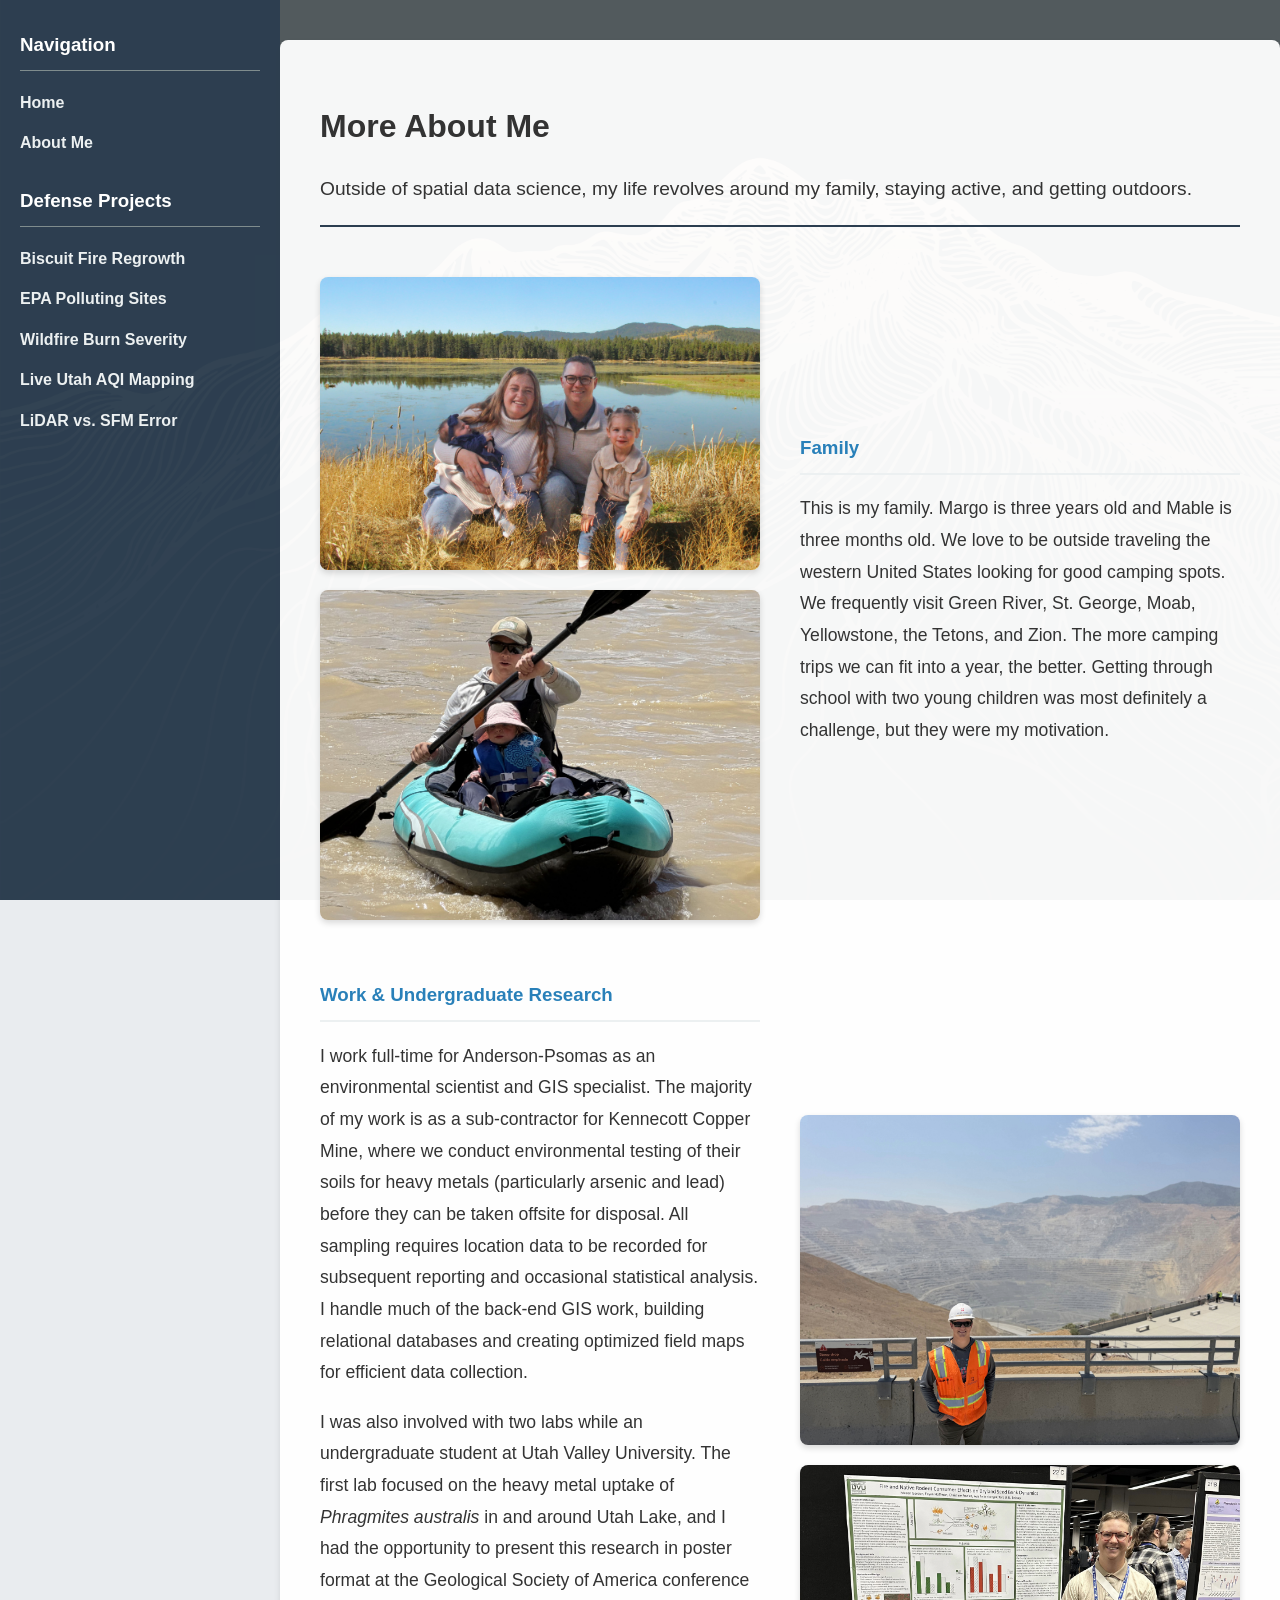
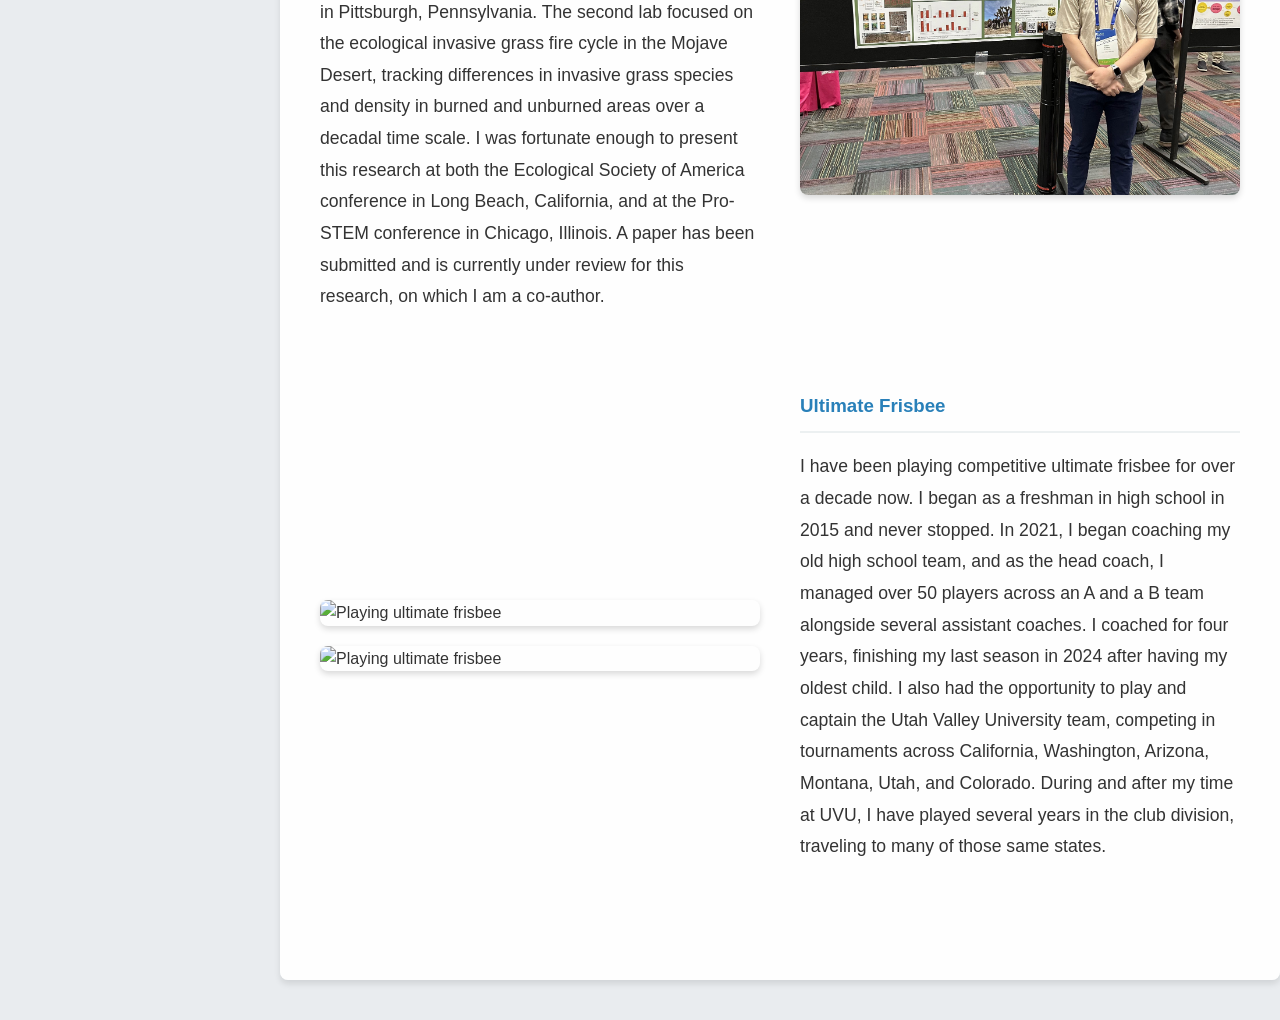
==== about.html @ be74d193 "Update about.html" ====
<!DOCTYPE html>
<html lang="en">
<head>
    <meta charset="UTF-8">
    <meta name="viewport" content="width=device-width, initial-scale=1.0">
    <title>About Me - Mason Gordon</title>
    <link rel="stylesheet" href="style.css">
</head>
<body>
    <div class="layout-wrapper">
        <!-- Sidebar Navigation (Same as index.html) -->
        <nav class="sidebar">
            <h3>Navigation</h3>
            <a href="index.html">Home</a>
            <a href="about.html">About Me</a>
            
            <h3 style="margin-top: 30px;">Defense Projects</h3>
            <a href="biscuit-fire.html">Biscuit Fire Regrowth</a>
            <a href="epa-analysis.html">EPA Polluting Sites</a>
            <a href="burn-severity.html">Wildfire Burn Severity</a>
            <a href="aqi-mapping.html">Live Utah AQI Mapping</a>
            <a href="lidar-sfm.html">LiDAR vs. SFM Error</a>
        </nav>

        <!-- Main Content -->
        <main class="main-content">
<header>
                <h1>More About Me</h1>
            </header>
            
            <p style="font-size: 1.2em; margin-bottom: 50px; border-bottom: 2px solid #2c3e50; padding-bottom: 20px;">
                Outside of spatial data science, my life revolves around my family, staying active, and getting outdoors.
            </p>

<!-- Row 1: Family (Images Left, Text Right) -->
            <div class="about-row">
                <div class="about-images">
                    <img src="family-recent.jpg" alt="Recent Family Photo">
                    <img src="family-kayak.jpg" alt="Older Family Photo">
                </div>
                <div class="about-text">
                    <h3>Family</h3>
                    <p>This is my family. Margo is three years old and Mable is three months old. We love to be outside traveling the western United States looking for good camping spots. We frequently visit Green River, St. George, Moab, Yellowstone, the Tetons, and Zion. The more camping trips we can fit into a year, the better. Getting through school with two young children was most definitely a challenge, but they were my motivation.</p>
                </div>
            </div>

            <!-- Row 2: Work & Research (Text Left, Images Right) -->
            <div class="about-row">
                <div class="about-text">
                    <h3>Work & Undergraduate Research</h3>
                    <p>I work full-time for Anderson-Psomas as an environmental scientist and GIS specialist. The majority of my work is as a sub-contractor for Kennecott Copper Mine, where we conduct environmental testing of their soils for heavy metals (particularly arsenic and lead) before they can be taken offsite for disposal. All sampling requires location data to be recorded for subsequent reporting and occasional statistical analysis. I handle much of the back-end GIS work, building relational databases and creating optimized field maps for efficient data collection.</p> 
                    
                    <p>I was also involved with two labs while an undergraduate student at Utah Valley University. The first lab focused on the heavy metal uptake of <em>Phragmites australis</em> in and around Utah Lake, and I had the opportunity to present this research in poster format at the Geological Society of America conference in Pittsburgh, Pennsylvania. The second lab focused on the ecological invasive grass fire cycle in the Mojave Desert, tracking differences in invasive grass species and density in burned and unburned areas over a decadal time scale. I was fortunate enough to present this research at both the Ecological Society of America conference in Long Beach, California, and at the Pro-STEM conference in Chicago, Illinois. A paper has been submitted and is currently under review for this research, on which I am a co-author.</p>
                </div>
                <div class="about-images">
                    <img src="work-field.jpg" alt="Working in the field">
                    <img src="work-research.jpg" alt="Undergraduate research">
                </div>
            </div>

            <!-- Row 3: Frisbee (Images Left, Text Right) -->
            <div class="about-row">
                <div class="about-images">
                    <img src="frisbee-1.jpg" alt="Playing ultimate frisbee">
                    <img src="frisbee-2.JPG" alt="Playing ultimate frisbee">
                </div>
                <div class="about-text">
                    <h3>Ultimate Frisbee</h3>
                    <p>I have been playing competitive ultimate frisbee for over a decade now. I began as a freshman in high school in 2015 and never stopped. In 2021, I began coaching my old high school team, and as the head coach, I managed over 50 players across an A and a B team alongside several assistant coaches. I coached for four years, finishing my last season in 2024 after having my oldest child. I also had the opportunity to play and captain the Utah Valley University team, competing in tournaments across California, Washington, Arizona, Montana, Utah, and Colorado. During and after my time at UVU, I have played several years in the club division, traveling to many of those same states.</p>
                </div>
            </div>
        </main>
    </div>
</body>
</html>
---- style.css ----
body {
    font-family: Arial, Helvetica, sans-serif;
    line-height: 1.6;
    color: #333;
    background-color: #e9ecef;
    
    /* This calls the image you upload in Step 3 */
    background-image: url('topo-bg.jpeg'); 
    background-size: cover;
    background-attachment: fixed;
    
    margin: 0;
    padding: 0;
}
body {
    font-family: Arial, Helvetica, sans-serif;
    line-height: 1.6;
    color: #333;
    background-color: #e9ecef;
    background-image: url('topo-bg.jpeg'); 
    background-size: cover;
    background-attachment: fixed;
    margin: 0;
    padding: 0;
}

/* --- New Sidebar Layout --- */
.layout-wrapper {
    display: flex;
    min-height: 100vh;
}

.sidebar {
    width: 280px;
    background-color: rgba(44, 62, 80, 0.95);
    color: white;
    padding: 30px 20px;
    position: sticky;
    top: 0;
    height: 100vh;
    box-sizing: border-box;
}

.sidebar h3 {
    margin-top: 0;
    border-bottom: 1px solid #7f8c8d;
    padding-bottom: 10px;
}

.sidebar a {
    color: #ecf0f1;
    text-decoration: none;
    display: block;
    margin: 15px 0;
    font-weight: bold;
    transition: color 0.2s;
}

.sidebar a:hover {
    color: #3498db;
}

/* --- Main Content Area --- */
.main-content {
    flex: 1;
    max-width: 1400px;
    margin: 40px auto;
    background: rgba(255, 255, 255, 0.95);
    padding: 40px;
    border-radius: 8px;
    box-shadow: 0 4px 6px rgba(0,0,0,0.1);
}

/* --- Header & Profile Pic --- */
.header-profile {
    display: flex;
    flex-direction: column; /* This stacks your photo above your name */
    align-items: center;
    text-align: center; /* Centers the text */
    border-bottom: 2px solid #2c3e50;
    padding-bottom: 20px;
    margin-bottom: 30px;
}

.profile-pic {
    width: 120px;
    height: 120px;
    border-radius: 50%;
    object-fit: cover;
    border: 3px solid #2980b9;
}

.header-text h1 {
    margin: 15px 0 5px 0;
    color: #2c3e50;
}

.header-text p {
    margin: 0;
    color: #555;
    font-size: 1.1em;
}

/* --- Stacked Maps Layout --- */
.featured-maps-container {
    display: flex;
    flex-direction: column;
    gap: 60px; /* Creates a nice scrolling gap between the two projects */
    margin-top: 30px;
}

.map-row {
    display: grid;
    grid-template-columns: 3fr 1fr; /* Map gets 75% of the width, Photo gets 25% */
    gap: 30px;
    align-items: center;
}

.map-row.reversed {
    grid-template-columns: 1fr 3fr; /* Photo gets 25%, Map gets 75% */
}

.event-photo {
    width: 100%;
    height: auto;
    border-radius: 5px;
    box-shadow: 0 3px 6px rgba(0,0,0,0.15);
}

.event-figure {
    margin: 0;
}

.event-figure figcaption {
    text-align: center;
    margin-top: 10px;
    font-style: italic;
    color: #555;
}

/* --- Click-to-Zoom Lightbox --- */
.zoom-figure {
    position: relative; 
    display: inline-block;
}

.zoom-figure img {
    max-width: 100%;
    height: auto;
    display: block; 
    border: 1px solid #ccc;
    border-radius: 5px;
    cursor: zoom-in; /* Changes mouse to a magnifying glass with a plus */
    transition: box-shadow 0.2s ease;
}

.zoom-figure img:hover {
    box-shadow: 0 4px 10px rgba(0,0,0,0.3);
}

.zoom-figure figcaption {
    text-align: center;
    margin-top: 10px;
    font-style: italic;
    color: #555;
}

/* --- Click-Toggle Magnifier Pane --- */
.zoom-figure {
    position: relative; 
    display: inline-block;
}

.zoom-figure img {
    max-width: 100%;
    height: auto;
    display: block; 
    border: 1px solid #ccc;
    border-radius: 5px;
    cursor: zoom-in; 
    transition: box-shadow 0.2s ease;
}

.zoom-figure img:hover {
    box-shadow: 0 4px 10px rgba(0,0,0,0.3);
}

.img-magnifier-glass {
    position: absolute;
    border: 3px solid #2c3e50;
    border-radius: 8px;
    width: 250px; 
    height: 250px;
    display: none; 
    z-index: 100;
    background-color: white;
    box-shadow: 0 4px 10px rgba(0,0,0,0.3);
    pointer-events: none; /* Crucial: lets your mouse click through to the image */
}

.zoom-figure figcaption {
    text-align: center;
    margin-top: 10px;
    font-style: italic;
    color: #555;
}
/* --- About Me Alternating Layout --- */
.about-row {
    display: grid;
    grid-template-columns: 1fr 1fr; /* 50% for images, 50% for text */
    gap: 40px;
    align-items: center;
    margin-bottom: 60px;
}

.about-images {
    display: flex;
    flex-direction: column;
    gap: 20px; /* Space between the two stacked images */
}

.about-images img {
    width: 100%;
    height: auto;
    border-radius: 8px;
    box-shadow: 0 3px 6px rgba(0,0,0,0.15);
}

.about-text h3 {
    margin-top: 0;
    color: #2980b9;
    border-bottom: 2px solid #ecf0f1;
    padding-bottom: 10px;
}

.about-text p {
    font-size: 1.1em;
    line-height: 1.8;
}

/* --- Project Page Styling --- */

.back-link {
    display: inline-block;
    margin-bottom: 20px;
    background-color: #2c3e50;
    color: white;
    padding: 8px 15px;
    border-radius: 4px;
    text-decoration: none;
    font-weight: bold;
}

.back-link:hover {
    background-color: #2980b9;
    text-decoration: none;
}

.project-summary {
    font-size: 1.1em;
    line-height: 1.8;
    margin-bottom: 40px;
    border-bottom: 2px solid #ecf0f1;
    padding-bottom: 20px;
}

.project-figure {
    margin: 40px 0;
    text-align: center;
}

.project-figure img {
    max-width: 100%;
    height: auto;
    border: 1px solid #ccc;
    border-radius: 5px;
    box-shadow: 0 3px 6px rgba(0,0,0,0.15);
}

.project-figure figcaption {
    margin-top: 12px;
    font-style: italic;
    color: #555;
    font-size: 0.95em;
}

.project-skills {
    background-color: #f4f6f7;
    border-left: 4px solid #2980b9;
    padding: 15px 20px;
    margin-bottom: 30px;
    border-radius: 4px;
}

.project-skills h2 {
    margin-top: 0;
    font-size: 1.2em;
    color: #2980b9;
}

.project-skills ul {
    margin-bottom: 0;
    padding-left: 20px;
}

/* --- PDF Download Button --- */
.button-container {
    text-align: center;
    margin: 30px 0 40px 0;
}

.pdf-button {
    display: inline-block;
    background-color: #2980b9;
    color: white;
    padding: 12px 25px;
    border-radius: 5px;
    text-decoration: none;
    font-weight: bold;
    font-size: 1.1em;
    transition: background-color 0.2s ease;
    box-shadow: 0 3px 6px rgba(0,0,0,0.1);
}

.pdf-button:hover {
    background-color: #1c5980;
    text-decoration: none;
}

/* --- Mobile Optimization --- */
@media screen and (max-width: 768px) {
    .layout-wrapper {
        flex-direction: column;
    }

    .sidebar {
        width: 100%;
        height: auto;
        position: relative;
        padding: 20px;
        text-align: center;
    }

    .main-content {
        margin-left: 0;
        padding: 20px;
        width: 100%;
    }

    /* Stack alternating map rows on the homepage */
    .map-row, .map-row.reversed {
        flex-direction: column;
    }

    /* Adjust the magnifying pane for touch screens */
    .img-magnifier-glass {
        width: 150px; 
        height: 150px;
    }
}

.quad-grid {
    display: grid;
    grid-template-columns: 1fr 1fr;
    gap: 15px;
    margin-bottom: 15px;
}
.quad-grid img {
    width: 100%;
    height: auto;
    border: 1px solid #ccc;
    border-radius: 5px;
}

/* --- Center Project Page Figures --- */
.project-visuals .zoom-figure {
    display: block;
    width: fit-content;
    margin: 20px auto 40px auto;
}
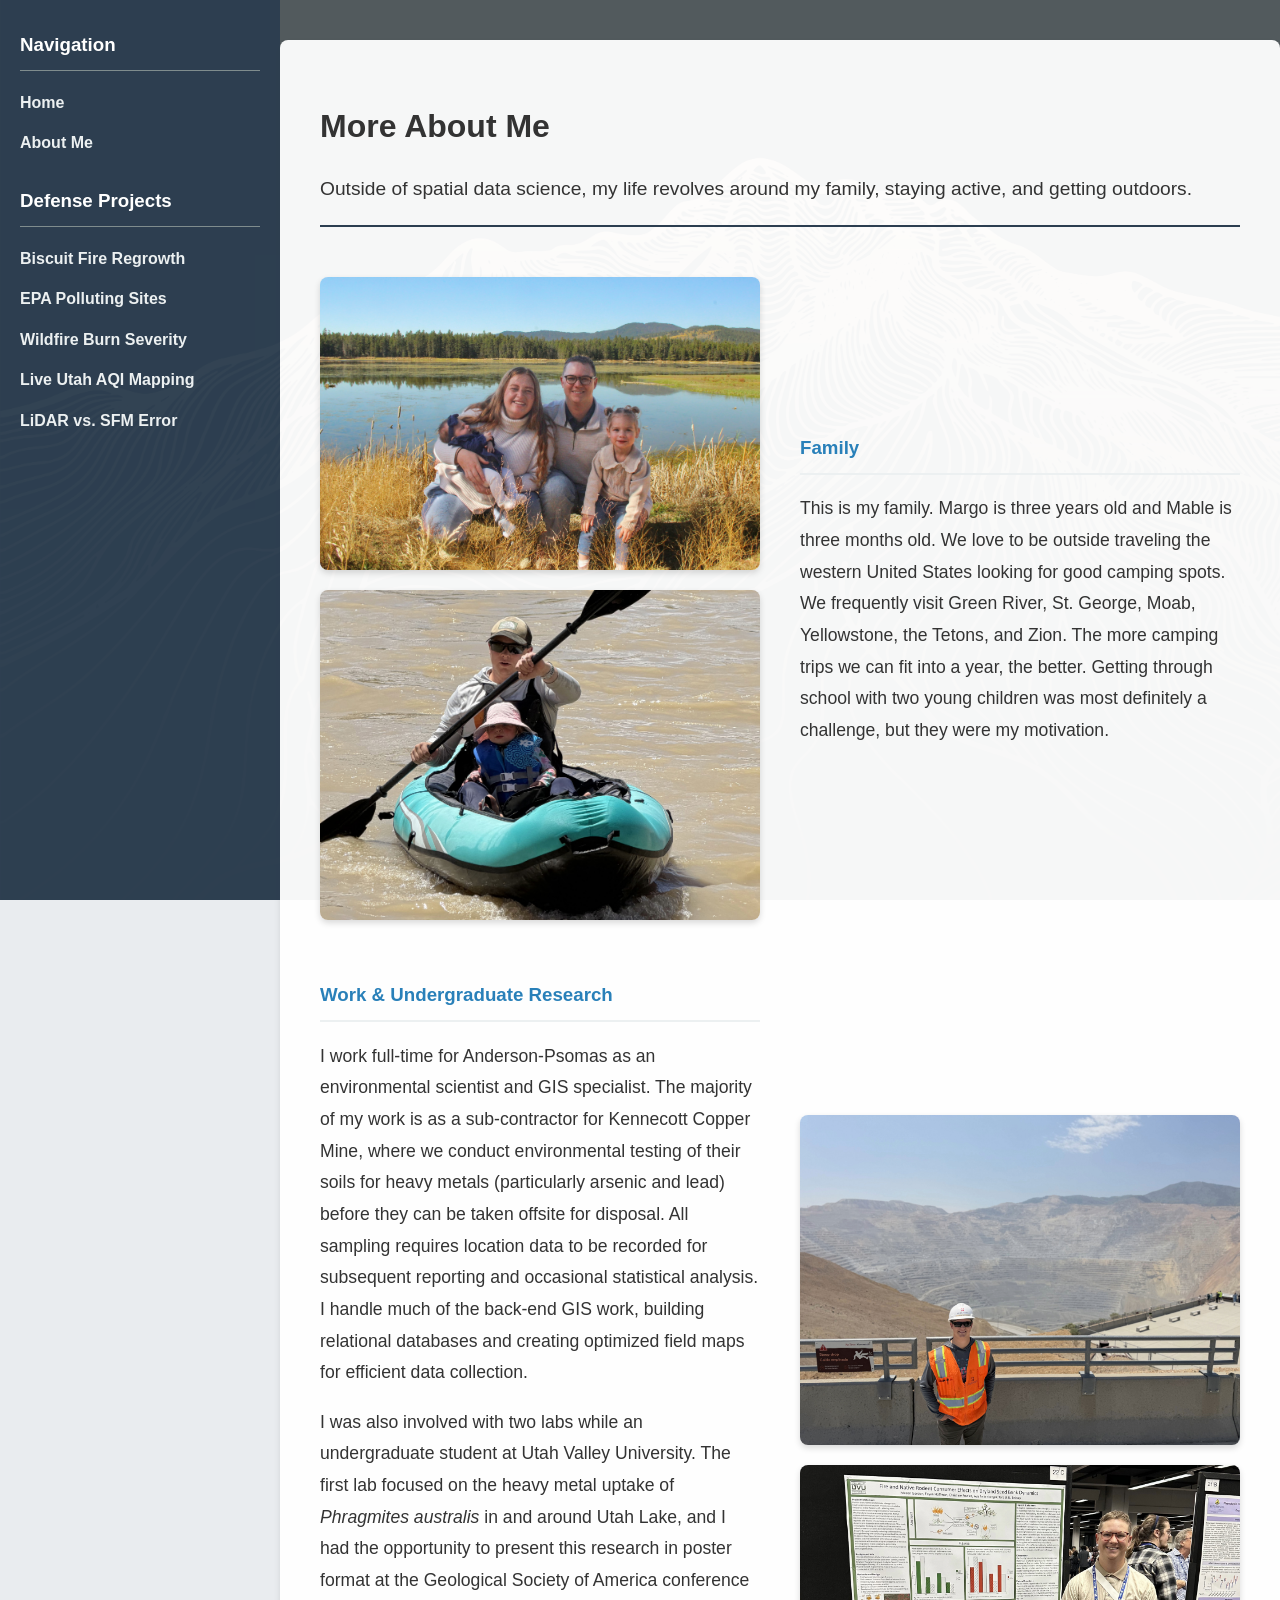
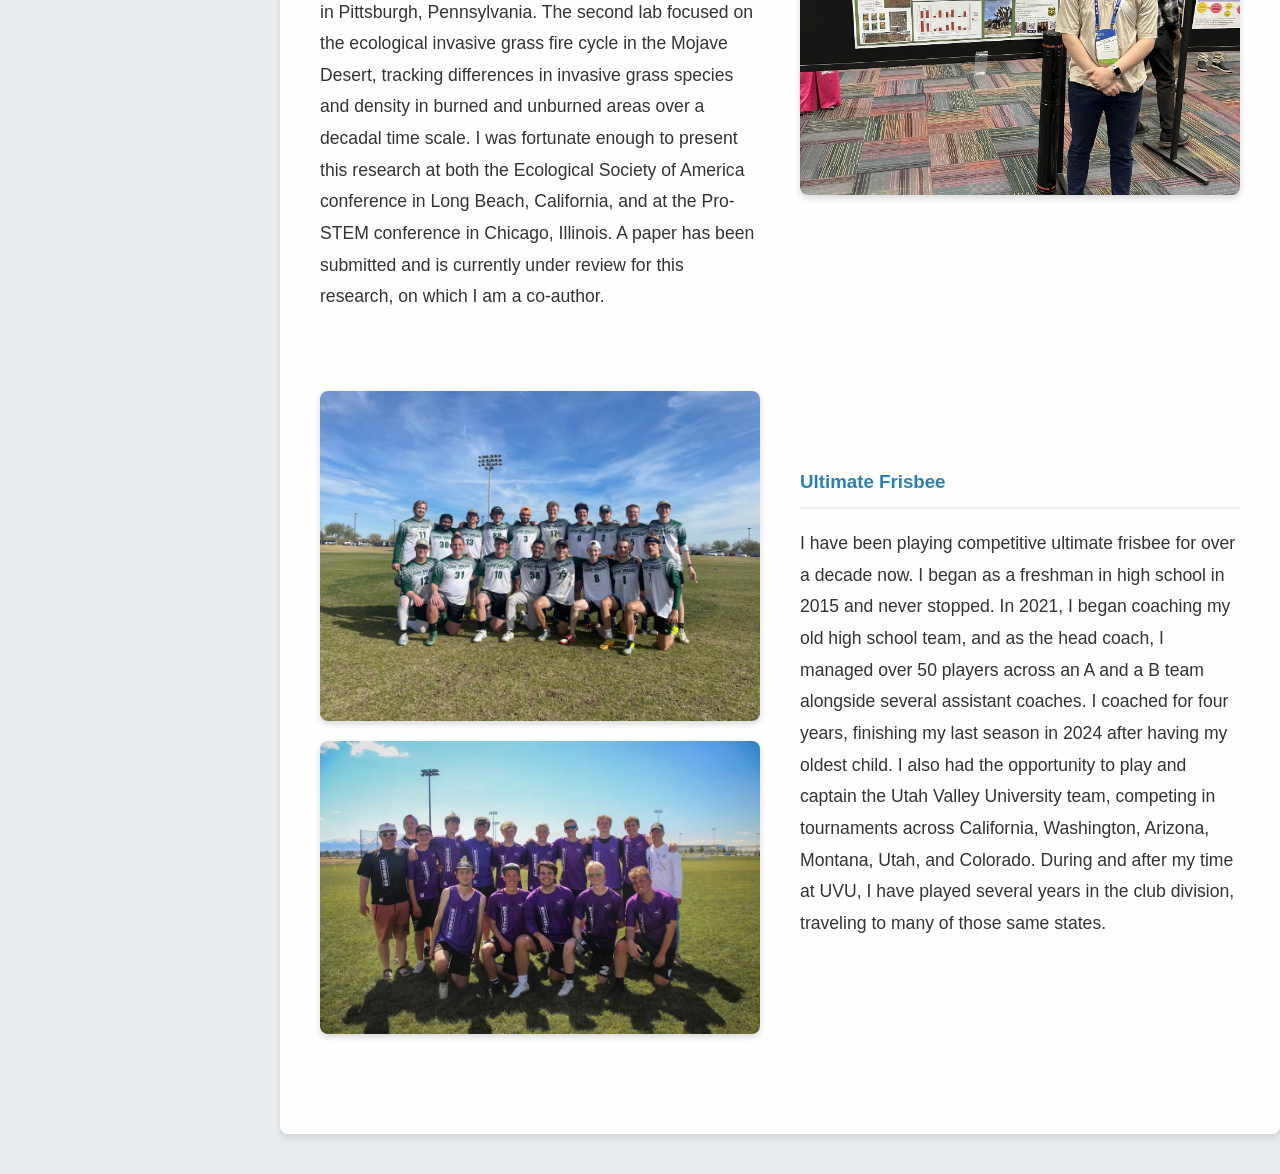
==== commit c0a3967c: "Update about.html" ====
--- a/about.html
+++ b/about.html
@@ -61,8 +61,8 @@
             <!-- Row 3: Frisbee (Images Left, Text Right) -->
             <div class="about-row">
                 <div class="about-images">
-                    <img src="frisbee-1.jpg" alt="Playing ultimate frisbee">
-                    <img src="frisbee-2.JPG" alt="Playing ultimate frisbee">
+                    <img src="frisbee-1.JPG" alt="Playing ultimate frisbee">
+                    <img src="frisbee-2.jpg" alt="Playing ultimate frisbee">
                 </div>
                 <div class="about-text">
                     <h3>Ultimate Frisbee</h3>
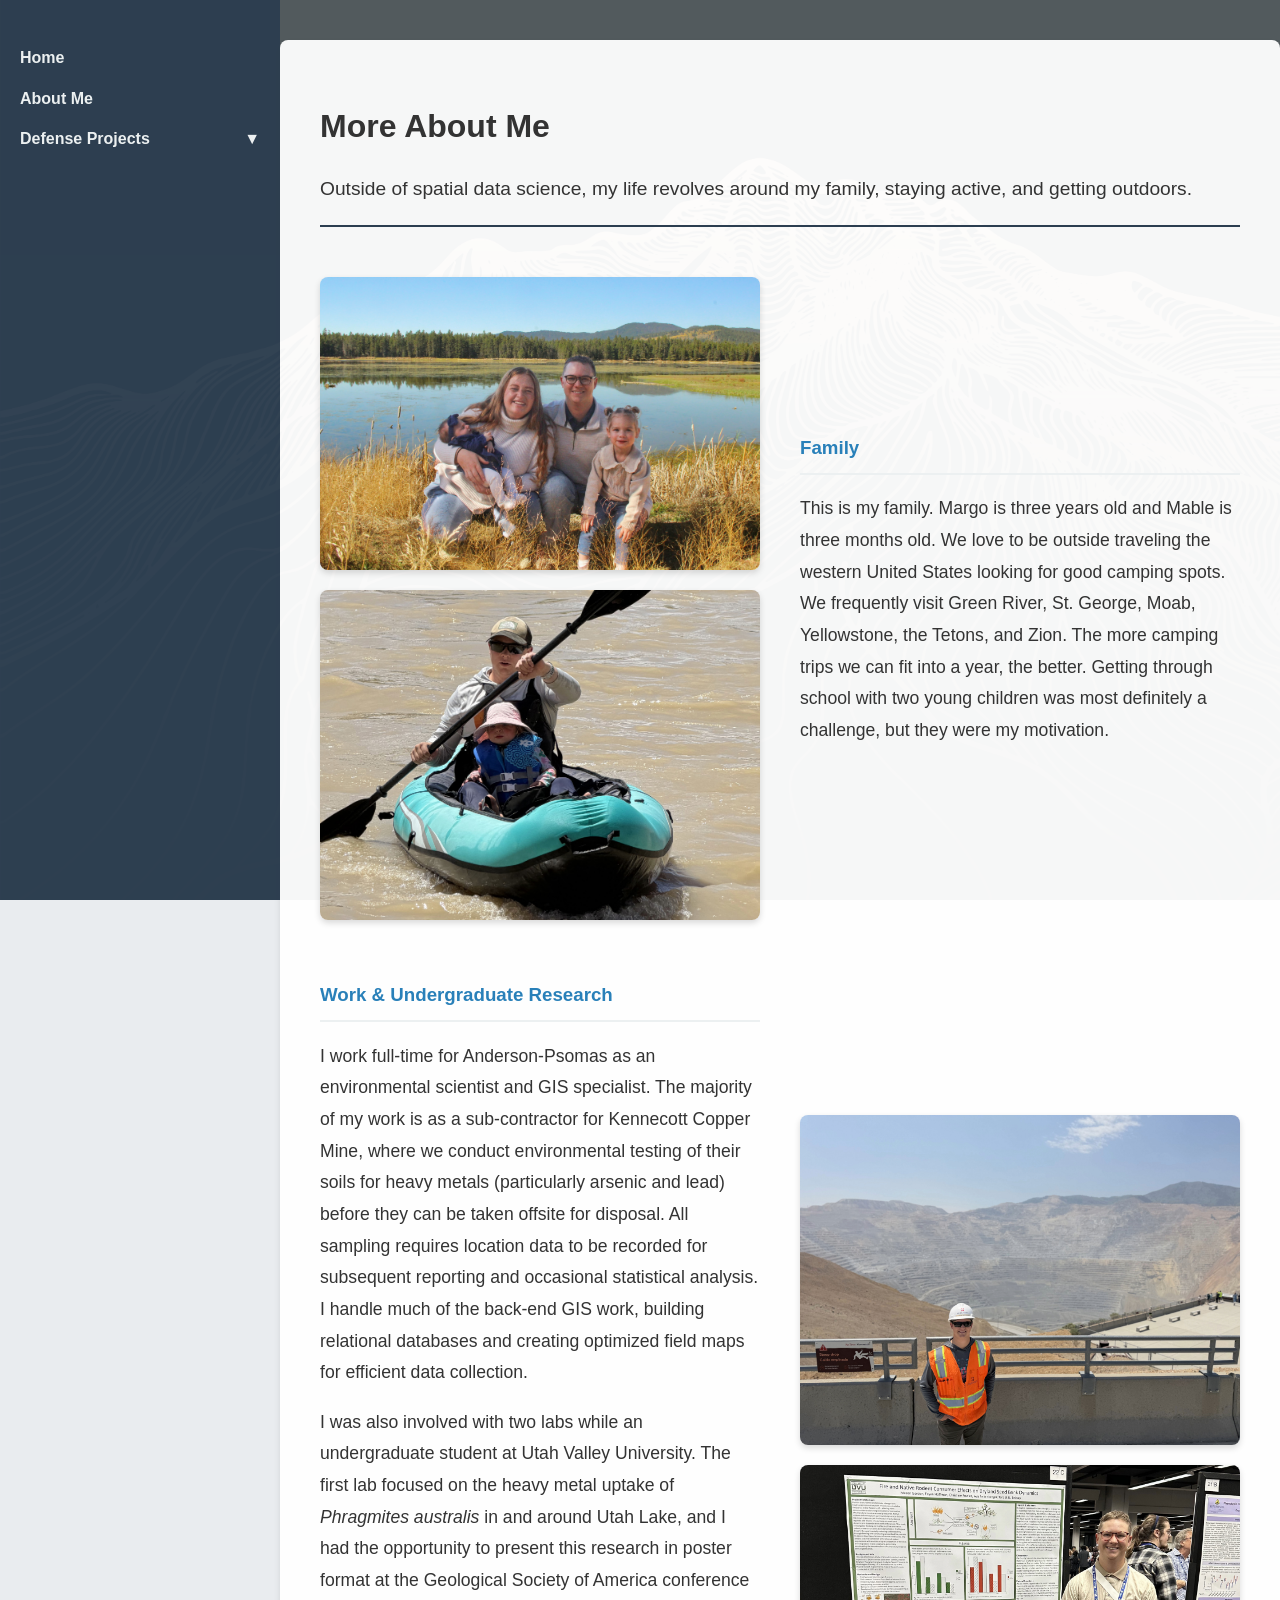
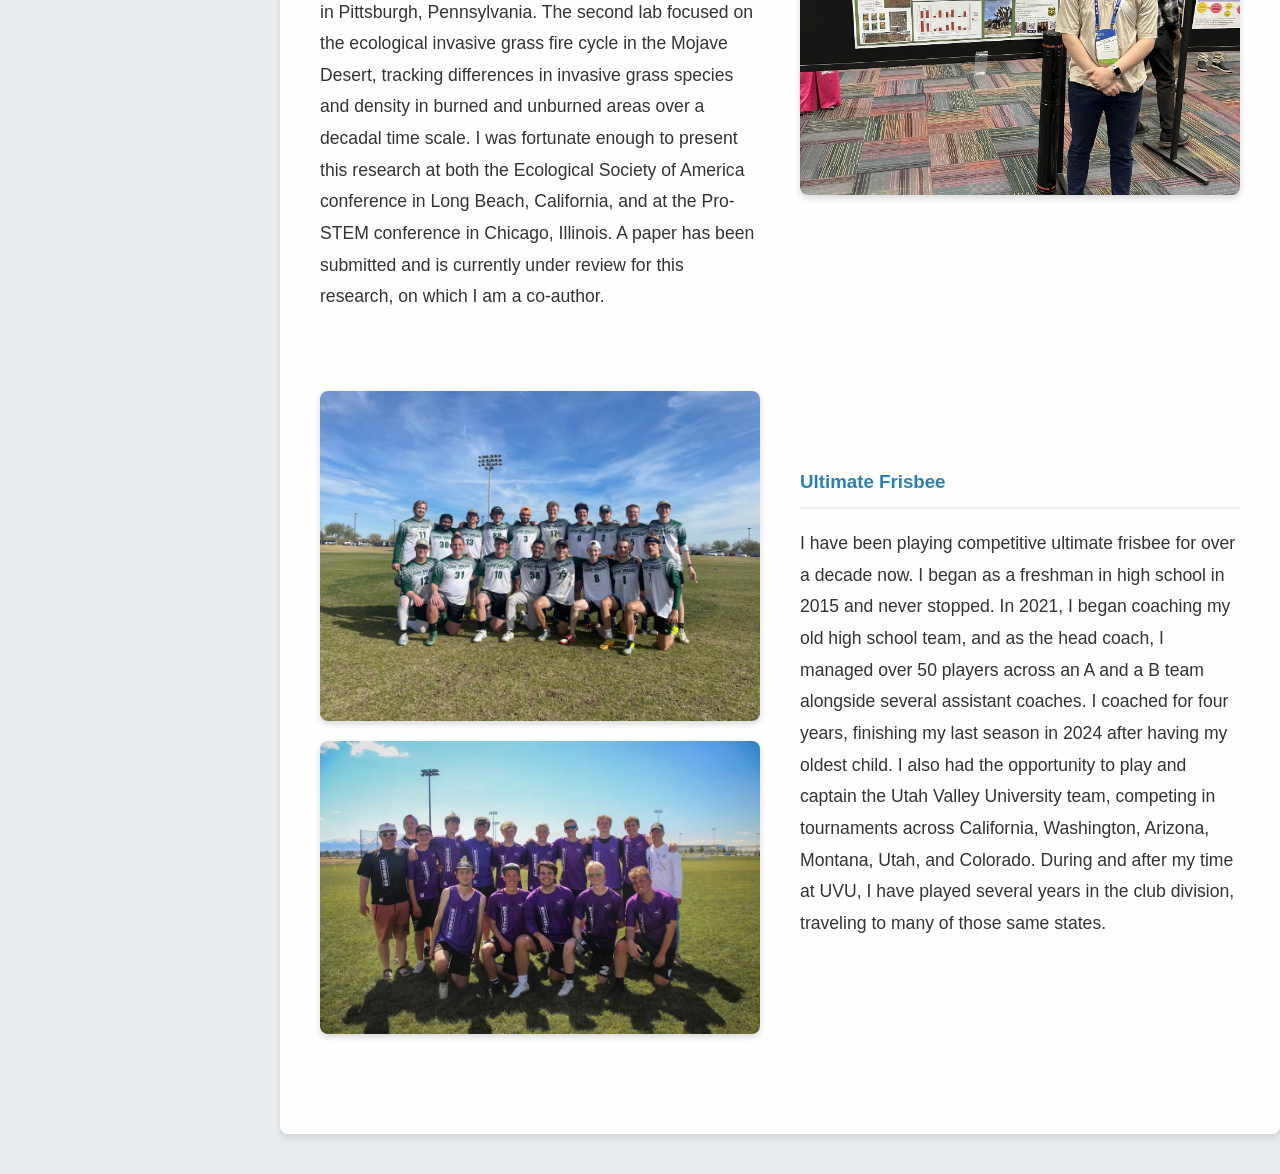
==== commit b5cab4d6: "Update about.html" ====
--- a/about.html
+++ b/about.html
@@ -8,18 +8,21 @@
 </head>
 <body>
     <div class="layout-wrapper">
-        <!-- Sidebar Navigation (Same as index.html) -->
+        <!-- Sidebar Navigation -->
         <nav class="sidebar">
-            <h3>Navigation</h3>
             <a href="index.html">Home</a>
             <a href="about.html">About Me</a>
             
-            <h3 style="margin-top: 30px;">Defense Projects</h3>
-            <a href="biscuit-fire.html">Biscuit Fire Regrowth</a>
-            <a href="epa-analysis.html">EPA Polluting Sites</a>
-            <a href="burn-severity.html">Wildfire Burn Severity</a>
-            <a href="aqi-mapping.html">Live Utah AQI Mapping</a>
-            <a href="lidar-sfm.html">LiDAR vs. SFM Error</a>
+            <details class="nav-dropdown">
+                <summary>Defense Projects <span>▼</span></summary>
+                <div class="dropdown-content">
+                    <a href="biscuit-fire.html">Biscuit Fire Regrowth</a>
+                    <a href="epa-analysis.html">EPA Polluting Sites</a>
+                    <a href="burn-severity.html">Wildfire Burn Severity</a>
+                    <a href="aqi-mapping.html">Live Utah AQI Mapping</a>
+                    <a href="lidar-sfm.html">LiDAR vs. SFM Error</a>
+                </div>
+            </details>
         </nav>
 
         <!-- Main Content -->
--- a/style.css
+++ b/style.css
@@ -378,3 +378,37 @@
     width: fit-content;
     margin: 20px auto 40px auto;
 }
+
+/* --- Sidebar Dropdown Menu --- */
+.nav-dropdown summary {
+    color: #ecf0f1;
+    font-weight: bold;
+    cursor: pointer;
+    margin: 15px 0;
+    list-style: none; 
+    display: flex;
+    justify-content: space-between;
+    align-items: center;
+    transition: color 0.2s;
+}
+
+.nav-dropdown summary:hover {
+    color: #3498db;
+}
+
+/* Hides the default browser arrow */
+.nav-dropdown summary::-webkit-details-marker {
+    display: none;
+}
+
+.dropdown-content {
+    padding-left: 15px;
+    border-left: 2px solid #7f8c8d;
+    margin-left: 5px;
+}
+
+.dropdown-content a {
+    font-size: 0.95em;
+    margin: 12px 0;
+    font-weight: normal; /* Makes sub-links look slightly lighter than main links */
+}
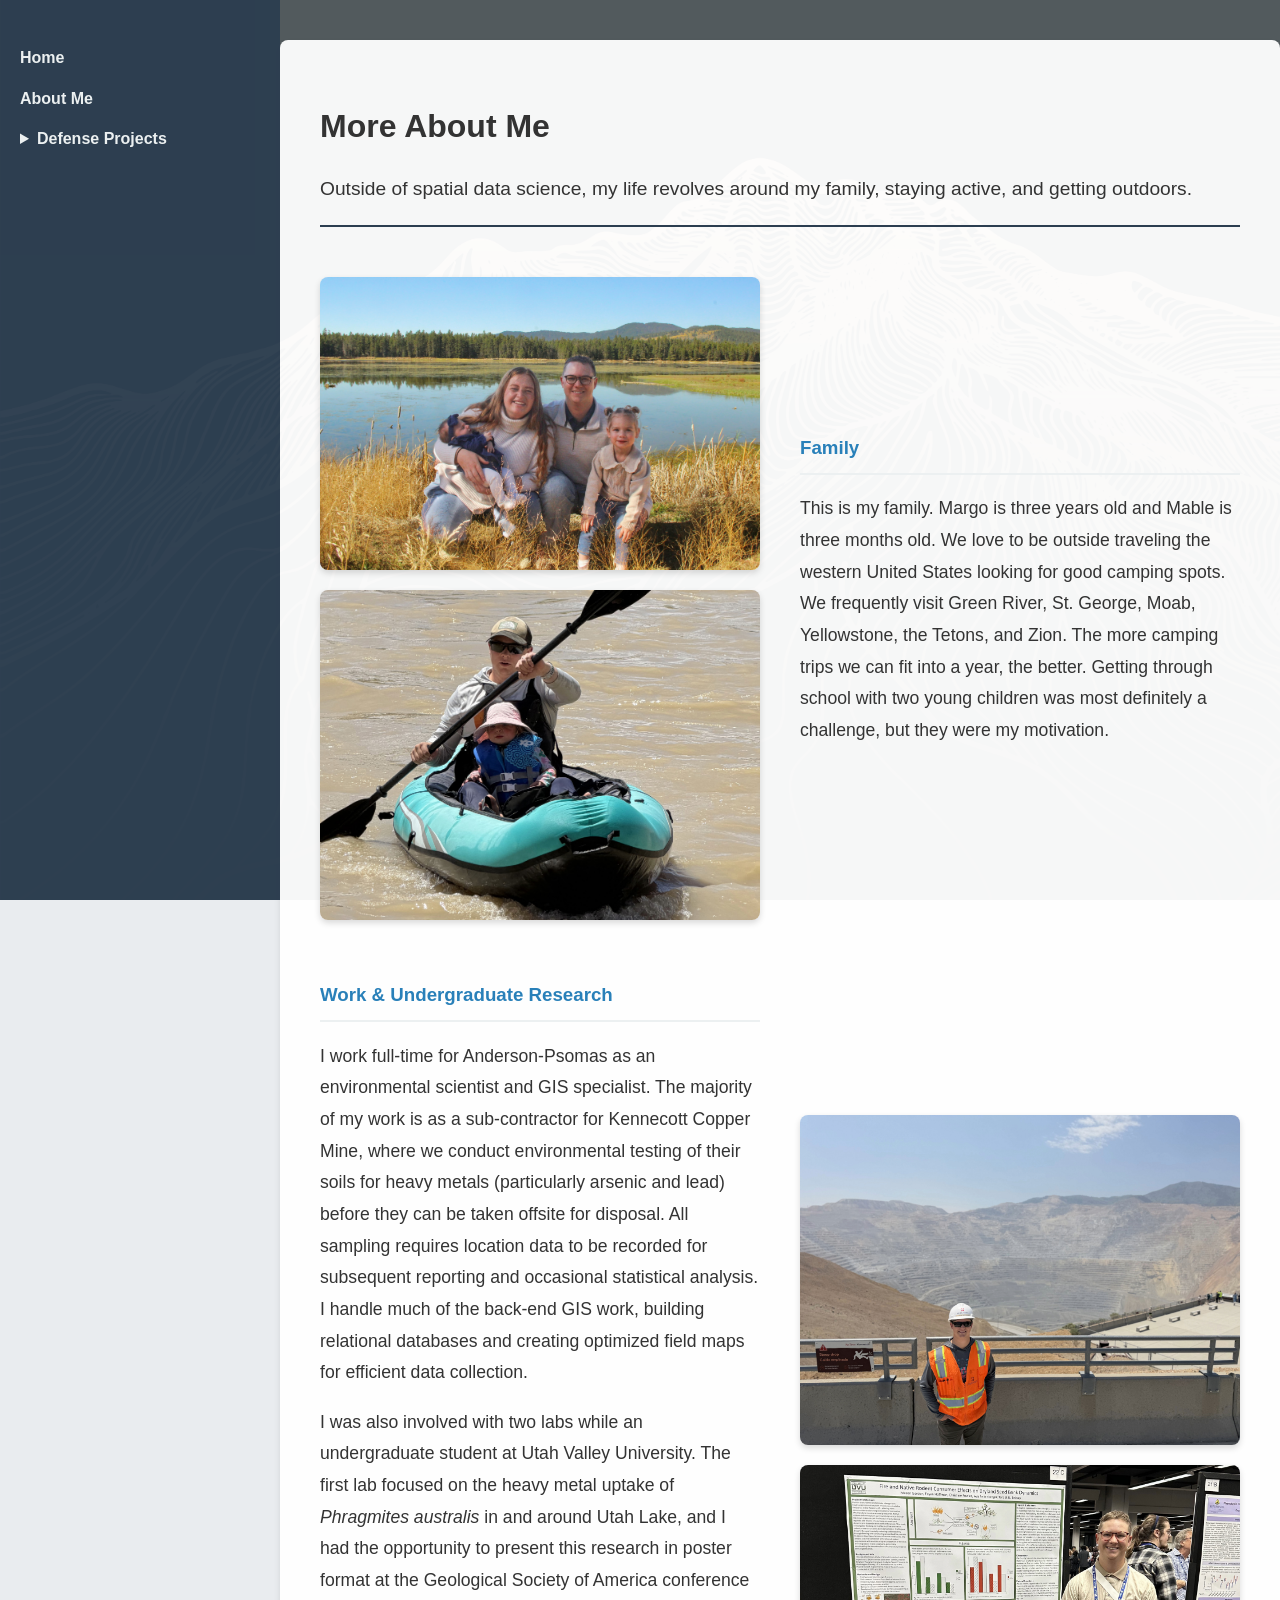
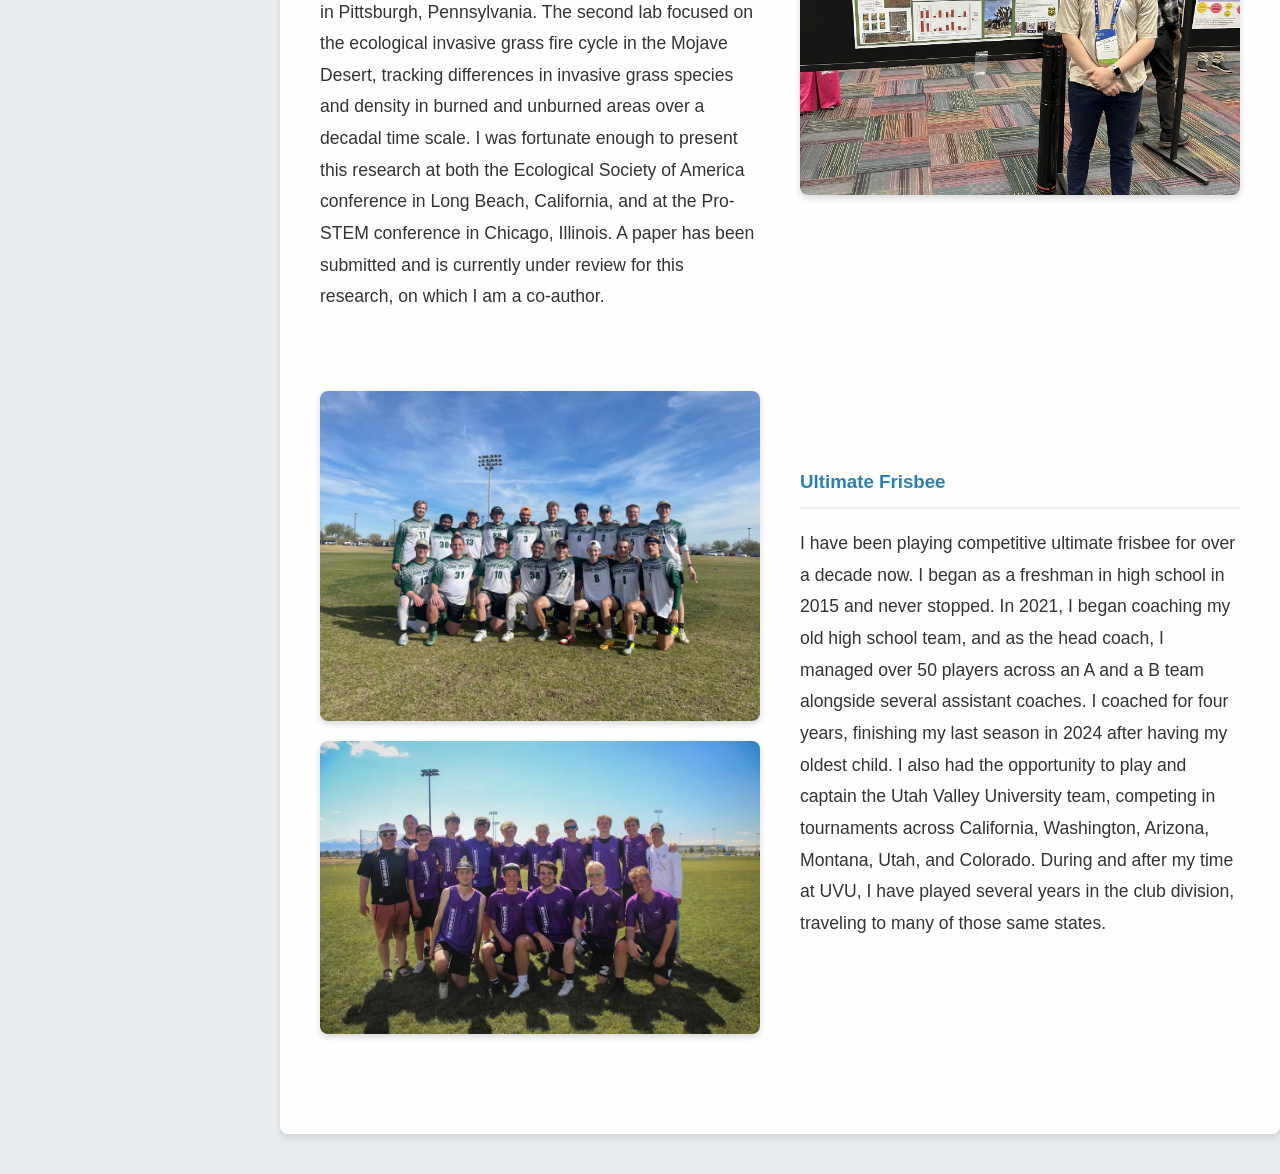
==== commit 580a0e25: "Update about.html" ====
--- a/about.html
+++ b/about.html
@@ -14,7 +14,7 @@
             <a href="about.html">About Me</a>
             
             <details class="nav-dropdown">
-                <summary>Defense Projects <span>▼</span></summary>
+                <summary>Defense Projects</summary>
                 <div class="dropdown-content">
                     <a href="biscuit-fire.html">Biscuit Fire Regrowth</a>
                     <a href="epa-analysis.html">EPA Polluting Sites</a>
--- a/style.css
+++ b/style.css
@@ -385,20 +385,11 @@
     font-weight: bold;
     cursor: pointer;
     margin: 15px 0;
-    list-style: none; 
-    display: flex;
-    justify-content: space-between;
-    align-items: center;
     transition: color 0.2s;
 }
 
 .nav-dropdown summary:hover {
     color: #3498db;
-}
-
-/* Hides the default browser arrow */
-.nav-dropdown summary::-webkit-details-marker {
-    display: none;
 }
 
 .dropdown-content {
@@ -410,5 +401,5 @@
 .dropdown-content a {
     font-size: 0.95em;
     margin: 12px 0;
-    font-weight: normal; /* Makes sub-links look slightly lighter than main links */
-}
+    font-weight: normal; 
+}
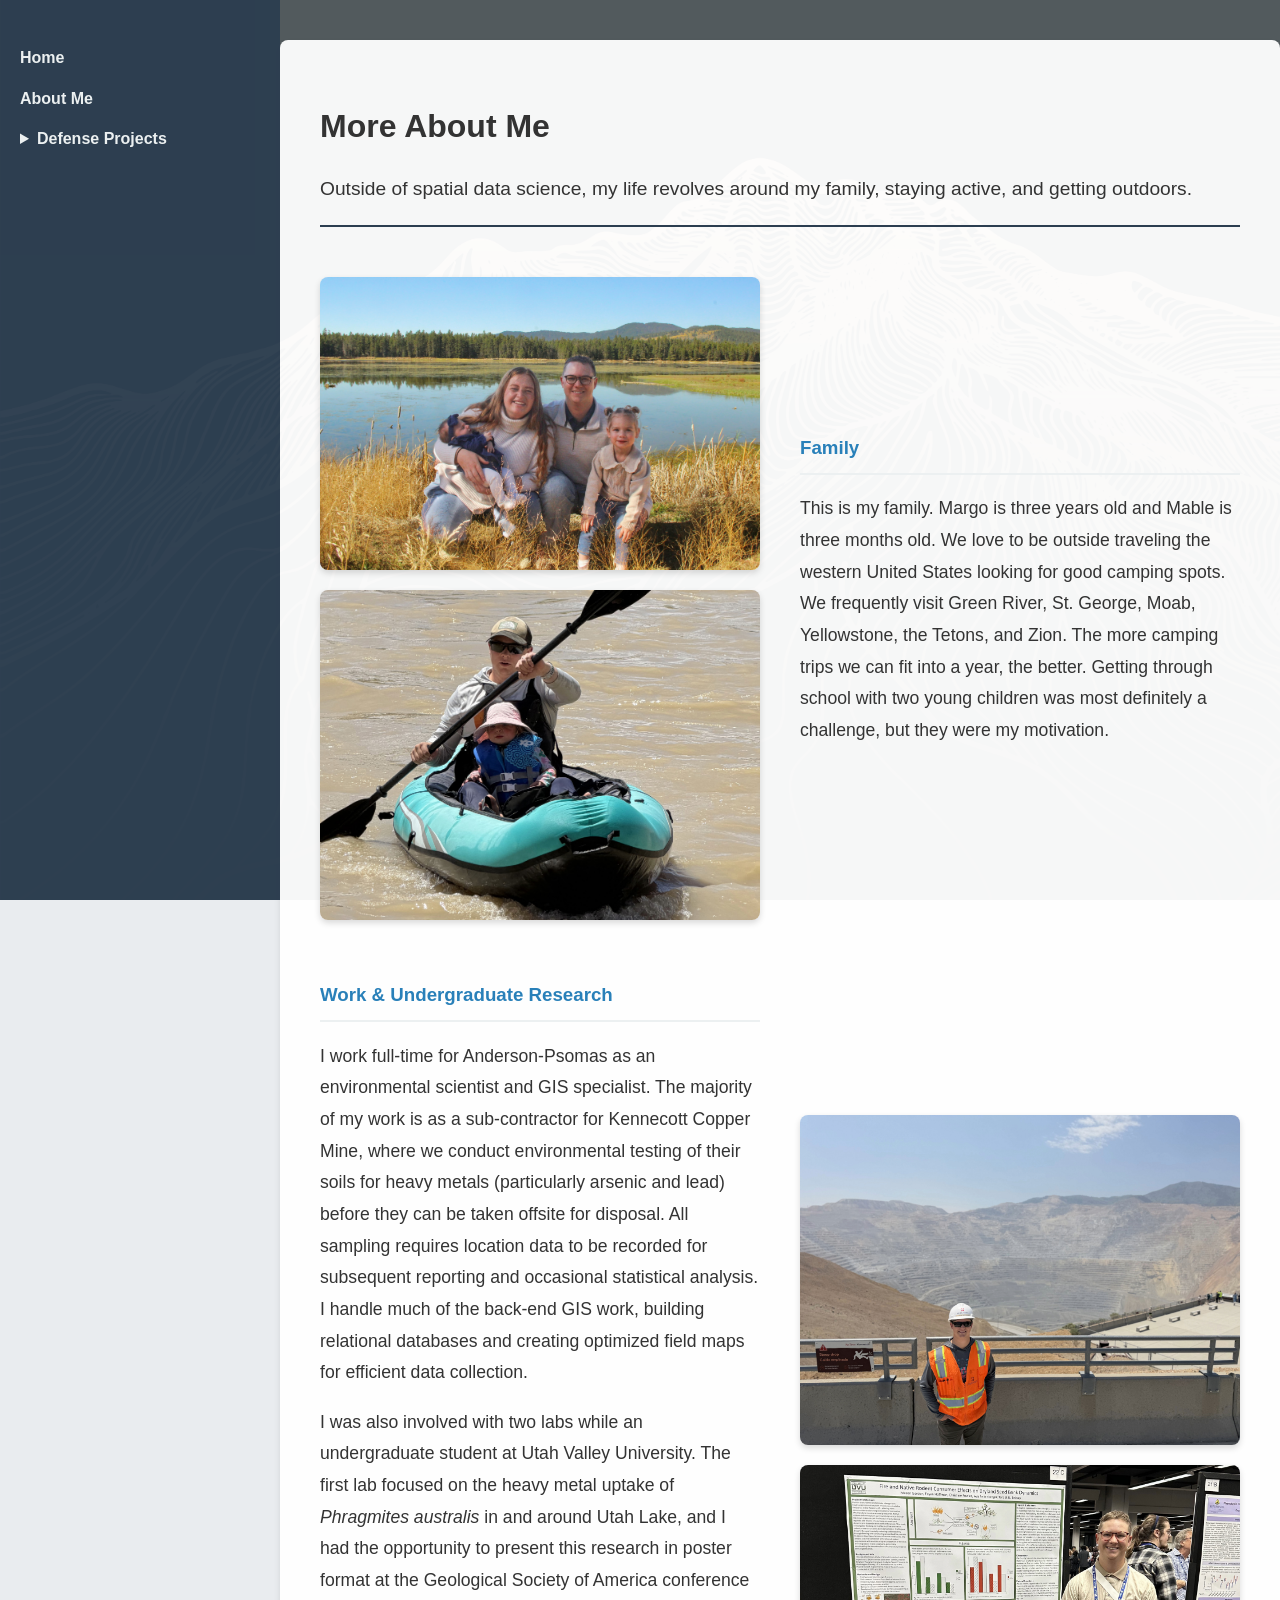
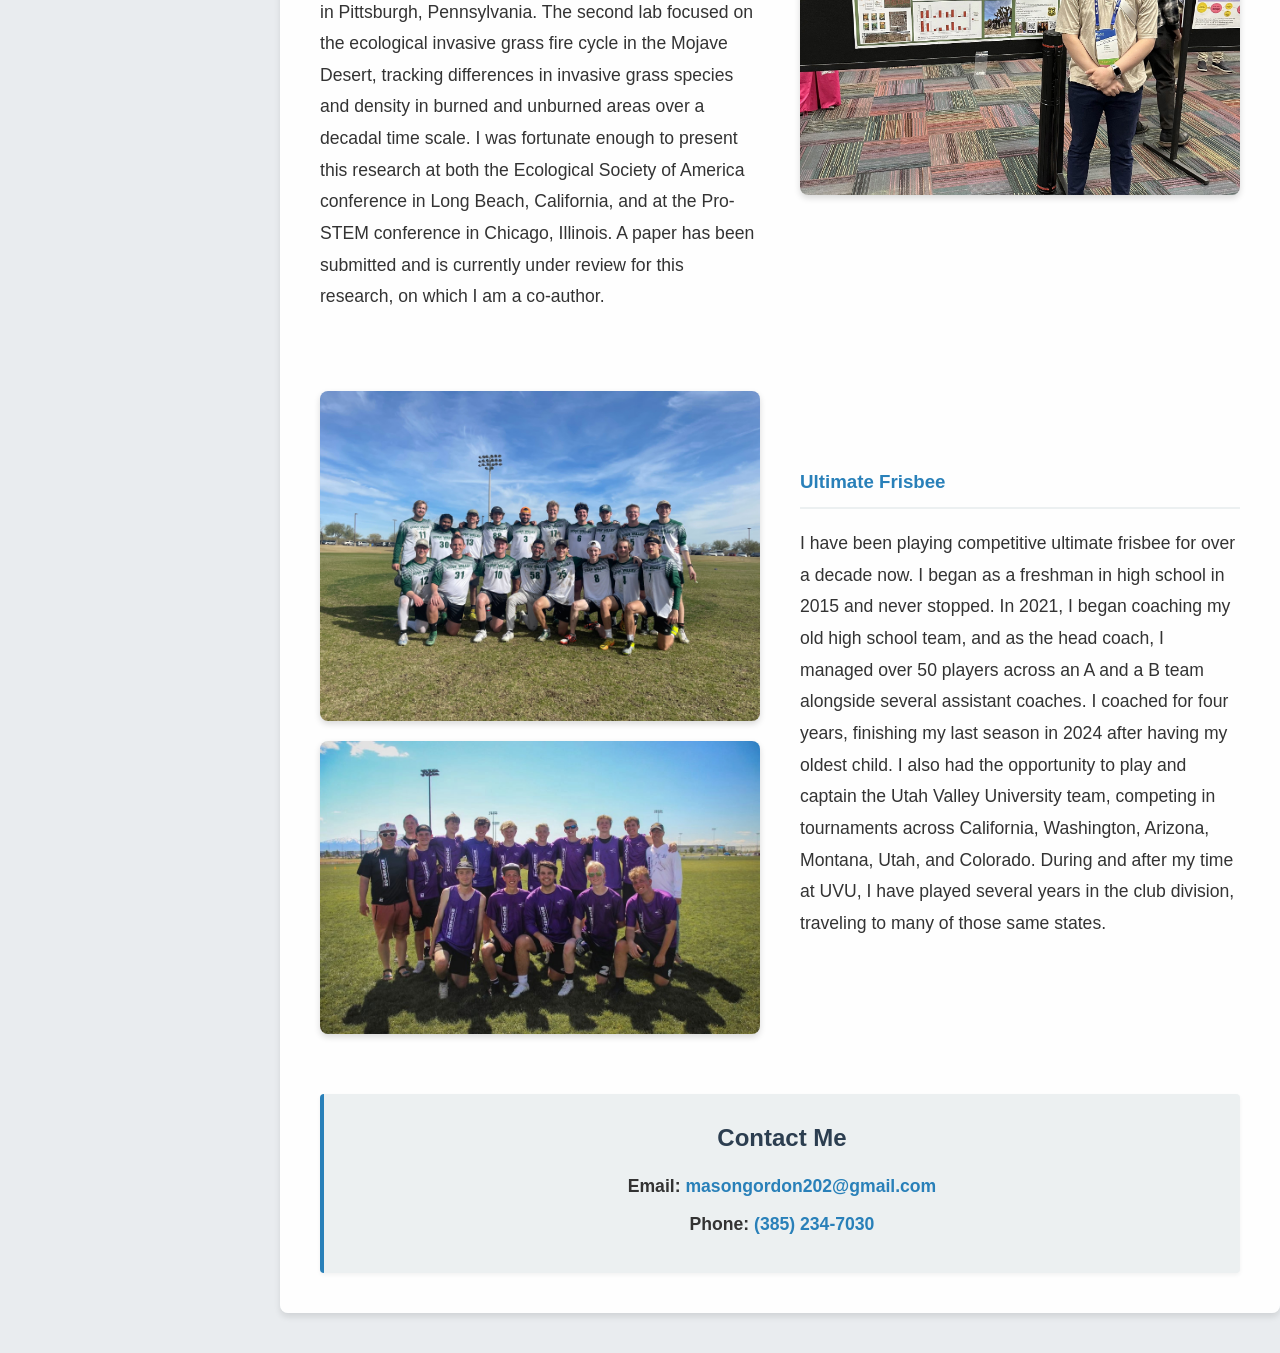
==== commit 9f7d6edf: "Update about.html" ====
--- a/about.html
+++ b/about.html
@@ -72,6 +72,12 @@
                     <p>I have been playing competitive ultimate frisbee for over a decade now. I began as a freshman in high school in 2015 and never stopped. In 2021, I began coaching my old high school team, and as the head coach, I managed over 50 players across an A and a B team alongside several assistant coaches. I coached for four years, finishing my last season in 2024 after having my oldest child. I also had the opportunity to play and captain the Utah Valley University team, competing in tournaments across California, Washington, Arizona, Montana, Utah, and Colorado. During and after my time at UVU, I have played several years in the club division, traveling to many of those same states.</p>
                 </div>
             </div>
+            <!-- Contact Card -->
+            <section class="contact-card">
+                <h2>Contact Me</h2>
+                <p><strong>Email:</strong> <a href="mailto:masongordon202@gmail.com">masongordon202@gmail.com</a></p>
+                <p><strong>Phone:</strong> <a href="tel:3852347030">(385) 234-7030</a></p>
+            </section>
         </main>
     </div>
 </body>
--- a/style.css
+++ b/style.css
@@ -403,3 +403,36 @@
     margin: 12px 0;
     font-weight: normal; 
 }
+
+/* --- Contact Card --- */
+.contact-card {
+    background-color: #ecf0f1;
+    border-left: 4px solid #2980b9;
+    padding: 25px;
+    margin-top: 60px;
+    border-radius: 4px;
+    text-align: center;
+    box-shadow: 0 2px 4px rgba(0,0,0,0.05);
+}
+
+.contact-card h2 {
+    margin-top: 0;
+    margin-bottom: 15px;
+    color: #2c3e50;
+}
+
+.contact-card p {
+    margin: 10px 0;
+    font-size: 1.1em;
+    color: #333;
+}
+
+.contact-card a {
+    color: #2980b9;
+    text-decoration: none;
+    font-weight: bold;
+}
+
+.contact-card a:hover {
+    text-decoration: underline;
+}
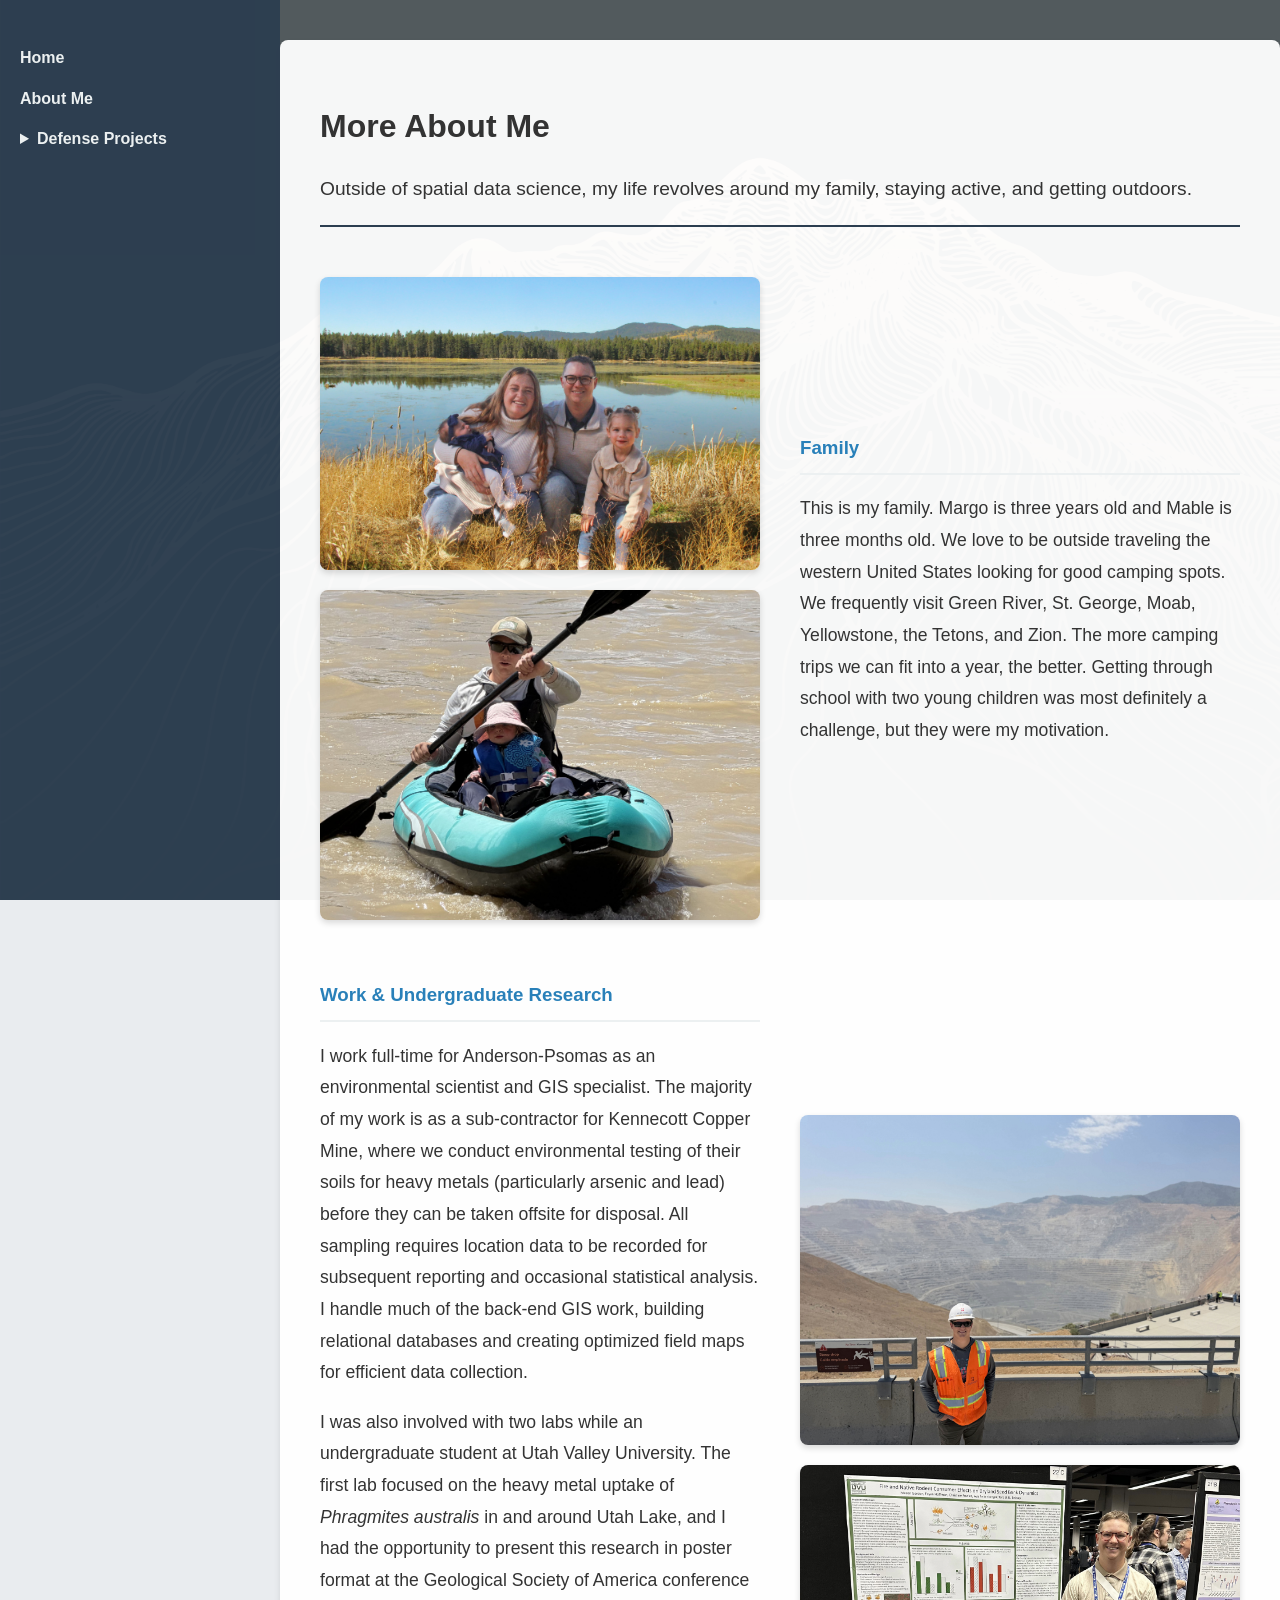
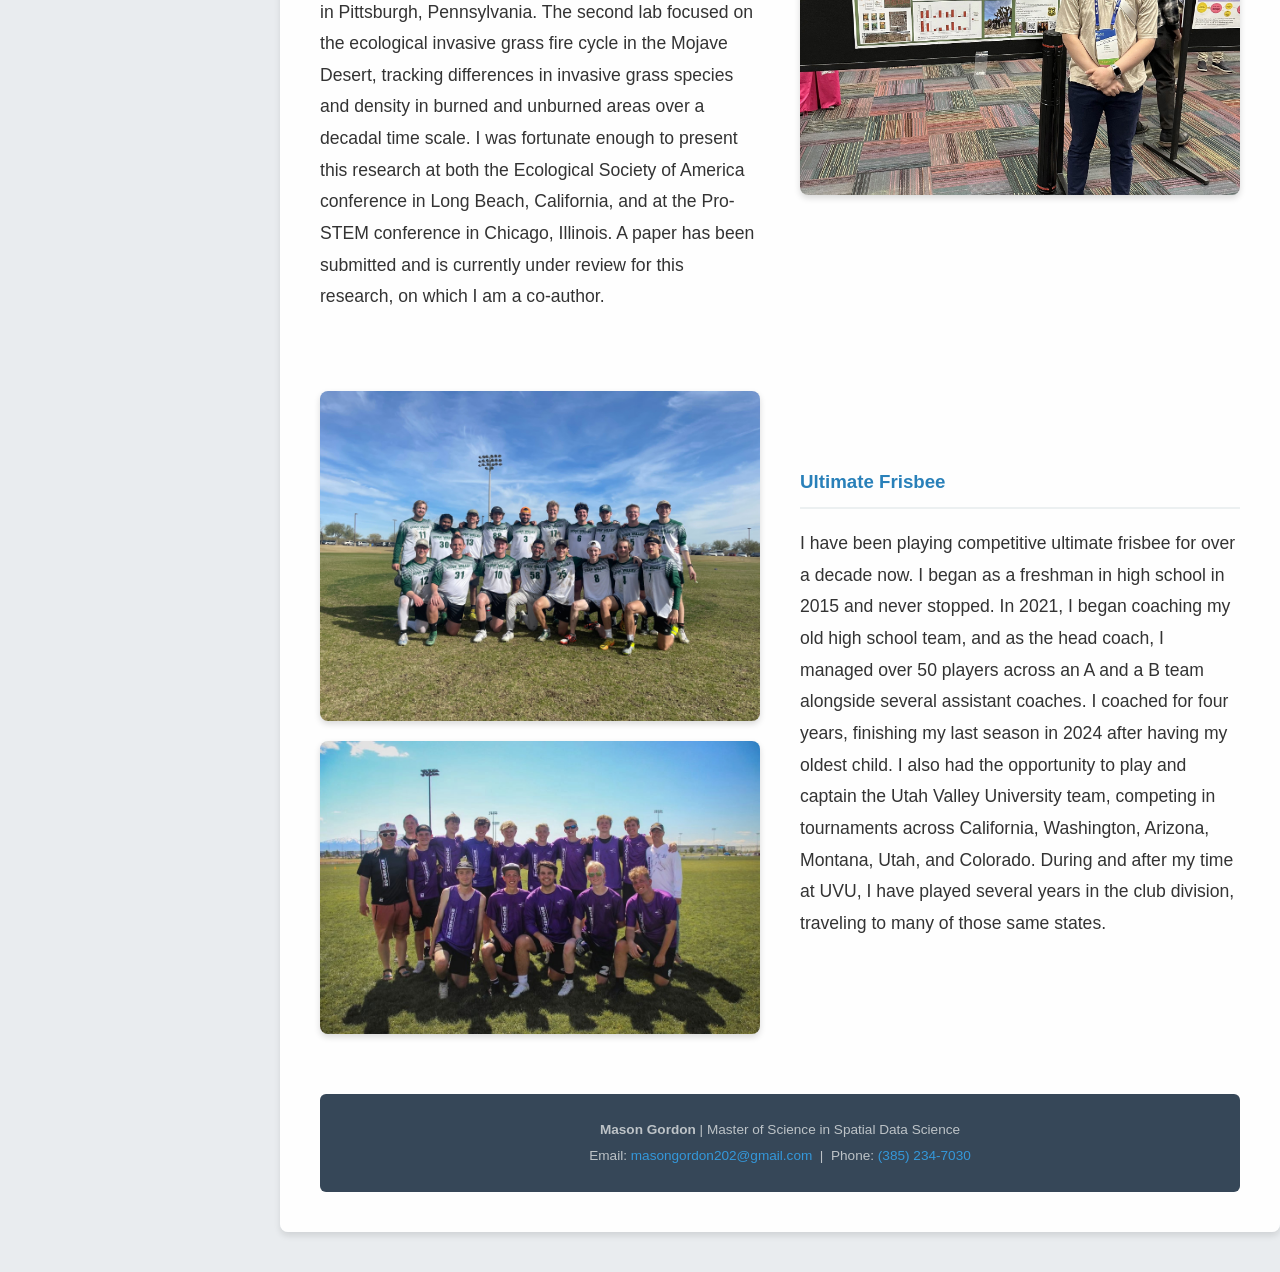
==== commit f4752a62: "Update about.html" ====
--- a/about.html
+++ b/about.html
@@ -72,12 +72,11 @@
                     <p>I have been playing competitive ultimate frisbee for over a decade now. I began as a freshman in high school in 2015 and never stopped. In 2021, I began coaching my old high school team, and as the head coach, I managed over 50 players across an A and a B team alongside several assistant coaches. I coached for four years, finishing my last season in 2024 after having my oldest child. I also had the opportunity to play and captain the Utah Valley University team, competing in tournaments across California, Washington, Arizona, Montana, Utah, and Colorado. During and after my time at UVU, I have played several years in the club division, traveling to many of those same states.</p>
                 </div>
             </div>
-            <!-- Contact Card -->
-            <section class="contact-card">
-                <h2>Contact Me</h2>
-                <p><strong>Email:</strong> <a href="mailto:masongordon202@gmail.com">masongordon202@gmail.com</a></p>
-                <p><strong>Phone:</strong> <a href="tel:3852347030">(385) 234-7030</a></p>
-            </section>
+            <!-- Global Site Footer -->
+            <footer class="site-footer">
+                <p><strong>Mason Gordon</strong> | Master of Science in Spatial Data Science</p>
+                <p>Email: <a href="mailto:masongordon202@gmail.com">masongordon202@gmail.com</a> &nbsp;|&nbsp; Phone: <a href="tel:3852347030">(385) 234-7030</a></p>
+            </footer>
         </main>
     </div>
 </body>
--- a/style.css
+++ b/style.css
@@ -404,35 +404,28 @@
     font-weight: normal; 
 }
 
-/* --- Contact Card --- */
-.contact-card {
-    background-color: #ecf0f1;
-    border-left: 4px solid #2980b9;
-    padding: 25px;
+/* --- Global Site Footer --- */
+.site-footer {
+    background-color: rgba(44, 62, 80, 0.95); /* Matches your dark blue sidebar */
+    color: #bdc3c7; /* Light gray text */
+    text-align: center;
+    padding: 20px;
     margin-top: 60px;
-    border-radius: 4px;
-    text-align: center;
-    box-shadow: 0 2px 4px rgba(0,0,0,0.05);
-}
-
-.contact-card h2 {
-    margin-top: 0;
-    margin-bottom: 15px;
-    color: #2c3e50;
-}
-
-.contact-card p {
-    margin: 10px 0;
-    font-size: 1.1em;
-    color: #333;
-}
-
-.contact-card a {
-    color: #2980b9;
-    text-decoration: none;
-    font-weight: bold;
-}
-
-.contact-card a:hover {
+    border-radius: 6px;
+    font-size: 0.85em; /* Small print */
+}
+
+.site-footer p {
+    margin: 5px 0;
+}
+
+.site-footer a {
+    color: #3498db; /* Light blue links so they are readable on the dark background */
+    text-decoration: none;
+    font-weight: normal;
+}
+
+.site-footer a:hover {
+    color: #ecf0f1;
     text-decoration: underline;
 }
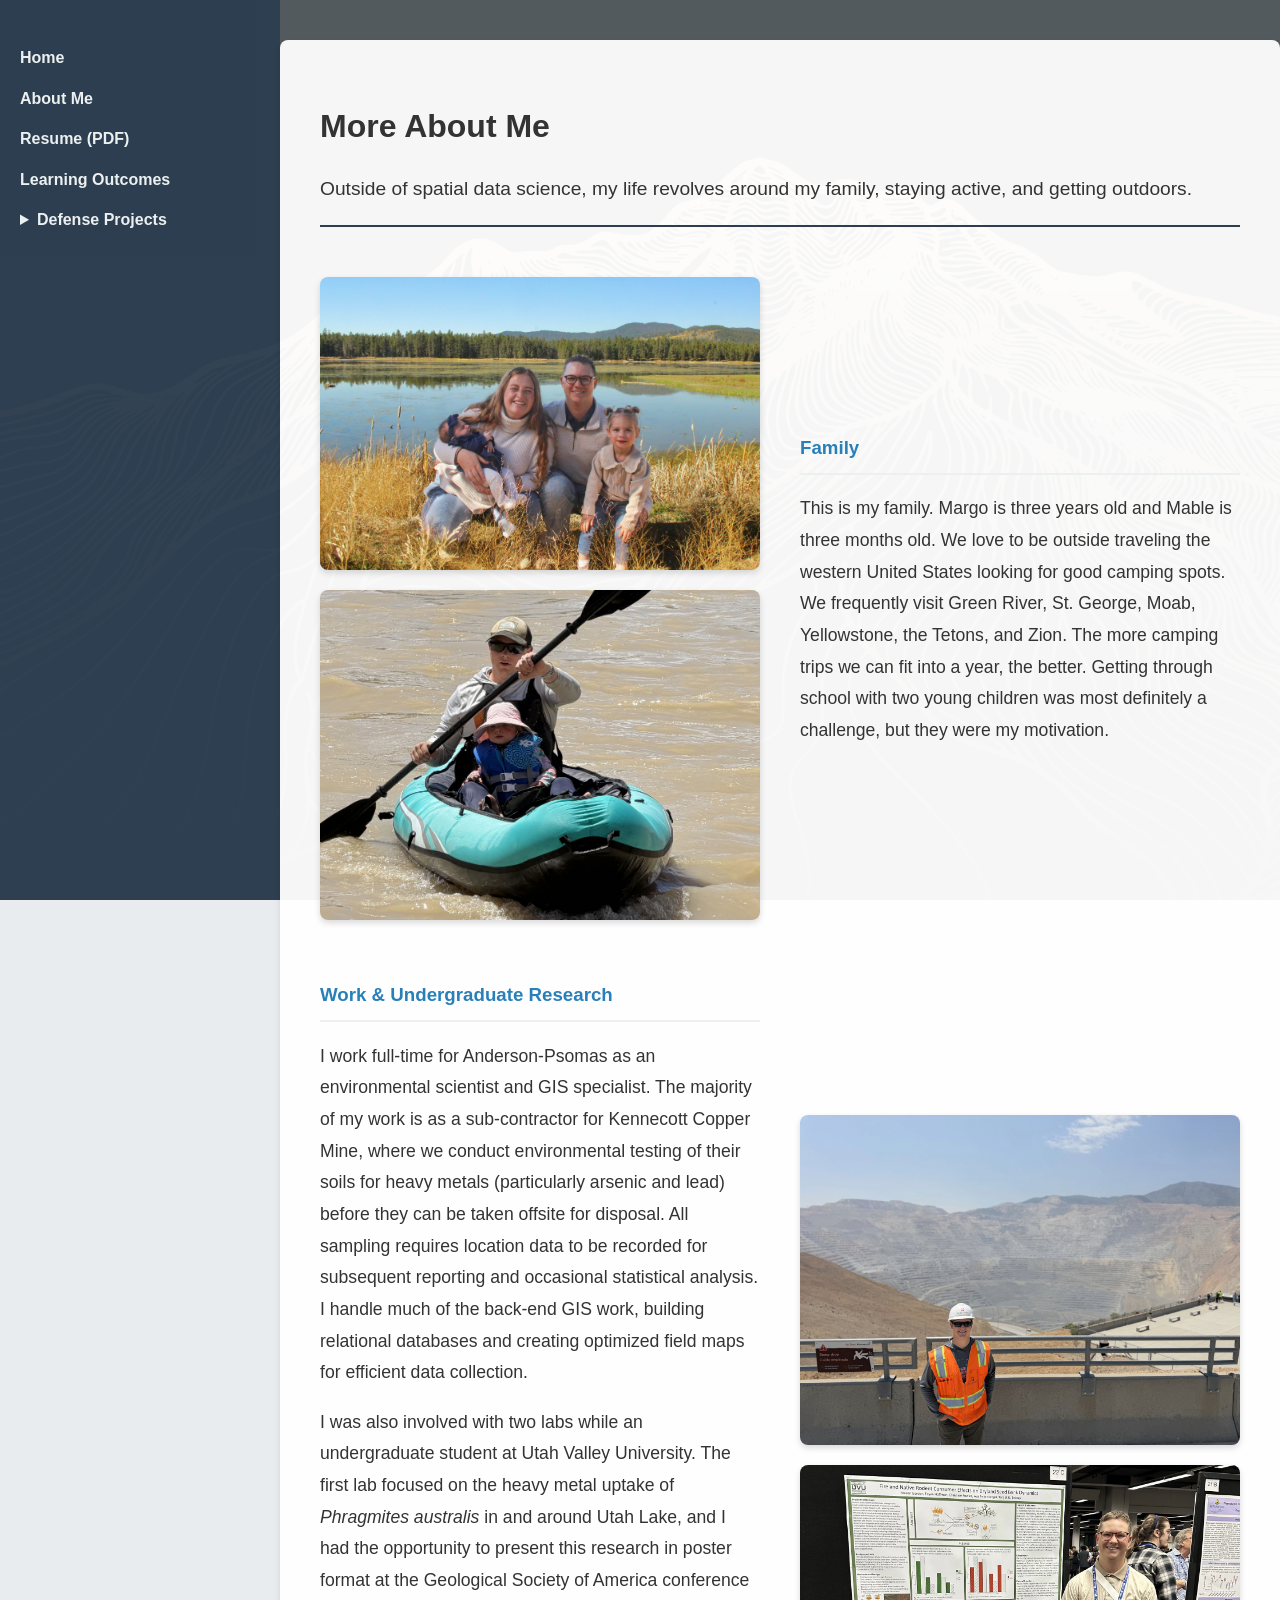
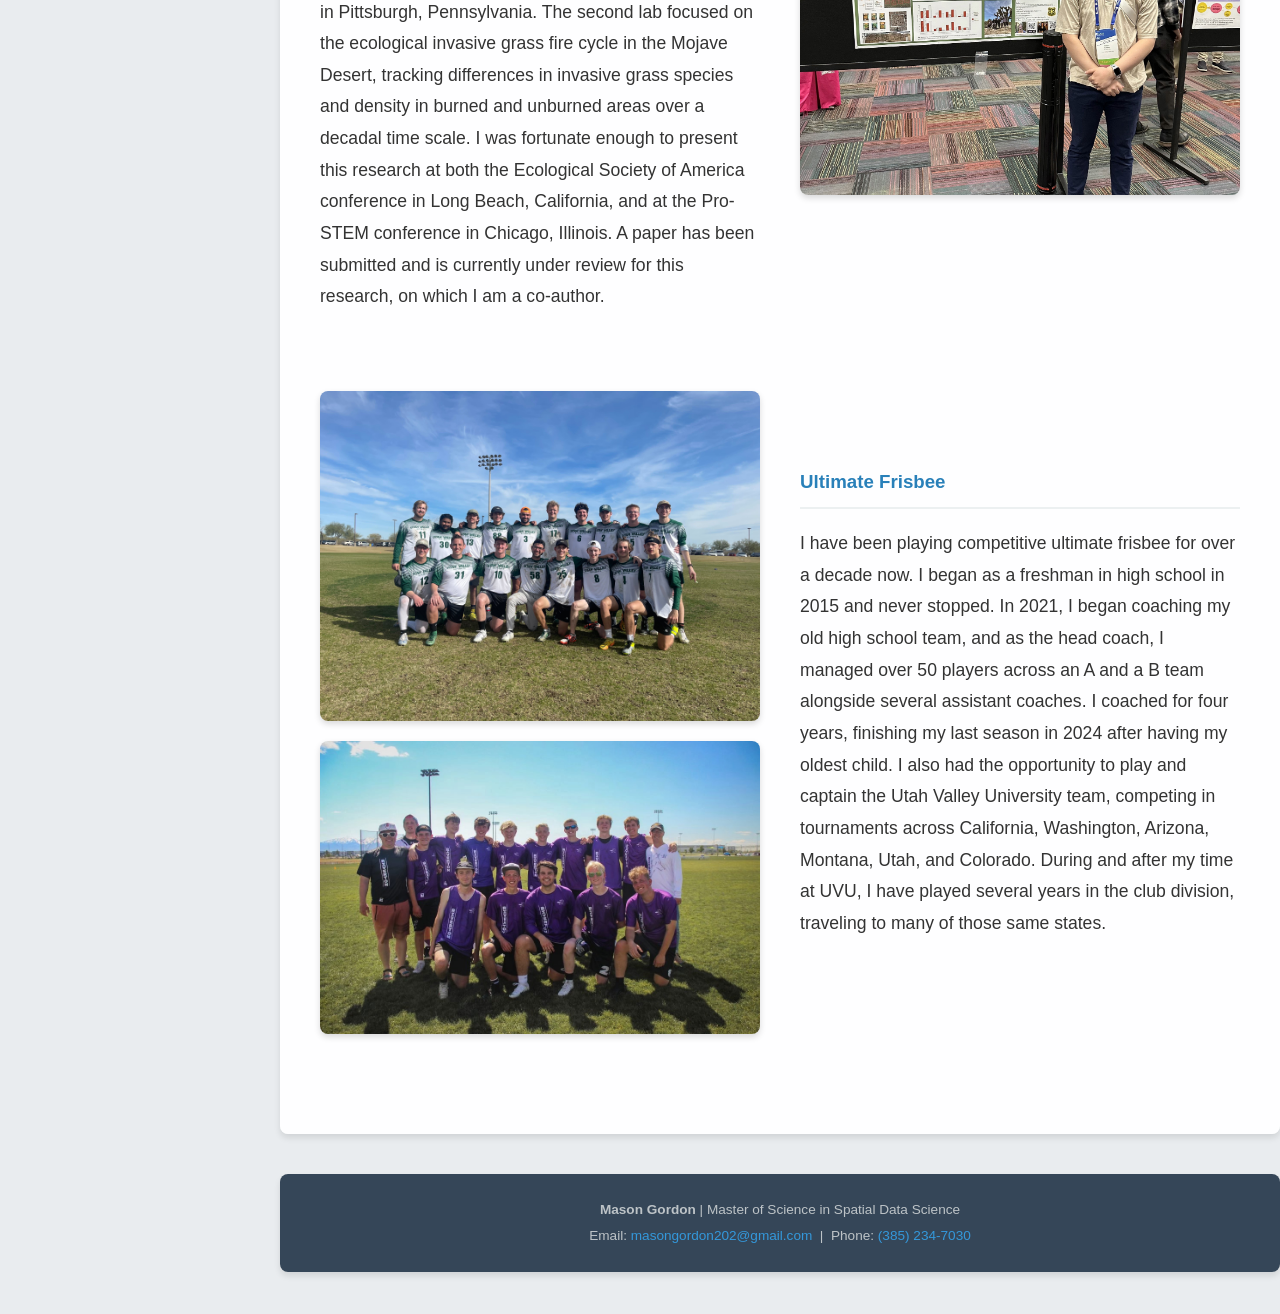
==== commit 16a2ec14: "Update about.html" ====
--- a/about.html
+++ b/about.html
@@ -8,10 +8,12 @@
 </head>
 <body>
     <div class="layout-wrapper">
-        <!-- Sidebar Navigation -->
+<!-- Sidebar Navigation -->
         <nav class="sidebar">
             <a href="index.html">Home</a>
             <a href="about.html">About Me</a>
+            <a href="mason-gordon-resume.pdf" target="_blank">Resume (PDF)</a>
+            <a href="outcomes.html">Learning Outcomes</a>
             
             <details class="nav-dropdown">
                 <summary>Defense Projects</summary>
--- a/style.css
+++ b/style.css
@@ -60,15 +60,16 @@
     color: #3498db;
 }
 
-/* --- Main Content Area --- */
-.main-content {
-    flex: 1;
-    max-width: 1400px;
-    margin: 40px auto;
-    background: rgba(255, 255, 255, 0.95);
-    padding: 40px;
-    border-radius: 8px;
-    box-shadow: 0 4px 6px rgba(0,0,0,0.1);
+/* --- Main Content Area --- */ 
+.main-content { 
+    flex: 1; 
+    max-width: 1400px; 
+    margin: 40px auto 180px auto; /* Increased bottom margin from 40px to 180px */
+    background: rgba(255, 255, 255, 0.95); 
+    padding: 40px; 
+    border-radius: 8px; 
+    box-shadow: 0 4px 6px rgba(0,0,0,0.1); 
+    position: relative; /* Allows the footer to position itself relative to this box */
 }
 
 /* --- Header & Profile Pic --- */
@@ -406,13 +407,20 @@
 
 /* --- Global Site Footer --- */
 .site-footer {
-    background-color: rgba(44, 62, 80, 0.95); /* Matches your dark blue sidebar */
-    color: #bdc3c7; /* Light gray text */
+    background-color: rgba(44, 62, 80, 0.95); 
+    color: #bdc3c7; 
     text-align: center;
     padding: 20px;
-    margin-top: 60px;
-    border-radius: 6px;
-    font-size: 0.85em; /* Small print */
+    border-radius: 8px;
+    font-size: 0.85em; 
+    
+    /* Breaks the footer out of the white box */
+    position: absolute;
+    top: 100%;
+    left: 0;
+    right: 0;
+    margin-top: 40px; /* Creates the transparent gap below the white box */
+    box-shadow: 0 4px 6px rgba(0,0,0,0.1);
 }
 
 .site-footer p {
@@ -420,7 +428,7 @@
 }
 
 .site-footer a {
-    color: #3498db; /* Light blue links so they are readable on the dark background */
+    color: #3498db; 
     text-decoration: none;
     font-weight: normal;
 }
@@ -429,3 +437,49 @@
     color: #ecf0f1;
     text-decoration: underline;
 }
+
+/* --- Outcomes Matrix Table --- */
+.outcomes-table-container {
+    overflow-x: auto;
+    margin-top: 30px;
+    margin-bottom: 50px;
+    box-shadow: 0 4px 6px rgba(0,0,0,0.1);
+    border-radius: 8px;
+}
+
+.outcomes-table {
+    width: 100%;
+    border-collapse: collapse;
+    background-color: white;
+}
+
+.outcomes-table th, .outcomes-table td {
+    border: 1px solid #bdc3c7;
+    padding: 15px;
+    text-align: center;
+}
+
+.outcomes-table thead th {
+    background-color: #2c3e50;
+    color: white;
+    font-size: 0.9em;
+    font-weight: bold;
+    line-height: 1.4;
+}
+
+/* Vertical text for the Y-Axis Project Names */
+.project-name-vertical {
+    writing-mode: vertical-rl;
+    transform: rotate(180deg); /* Flips it so it reads top-to-bottom */
+    background-color: #ecf0f1;
+    color: #2c3e50;
+    font-weight: bold;
+    white-space: nowrap;
+    width: 60px;
+}
+
+.checkmark {
+    color: #27ae60;
+    font-size: 1.5em;
+    font-weight: bold;
+}
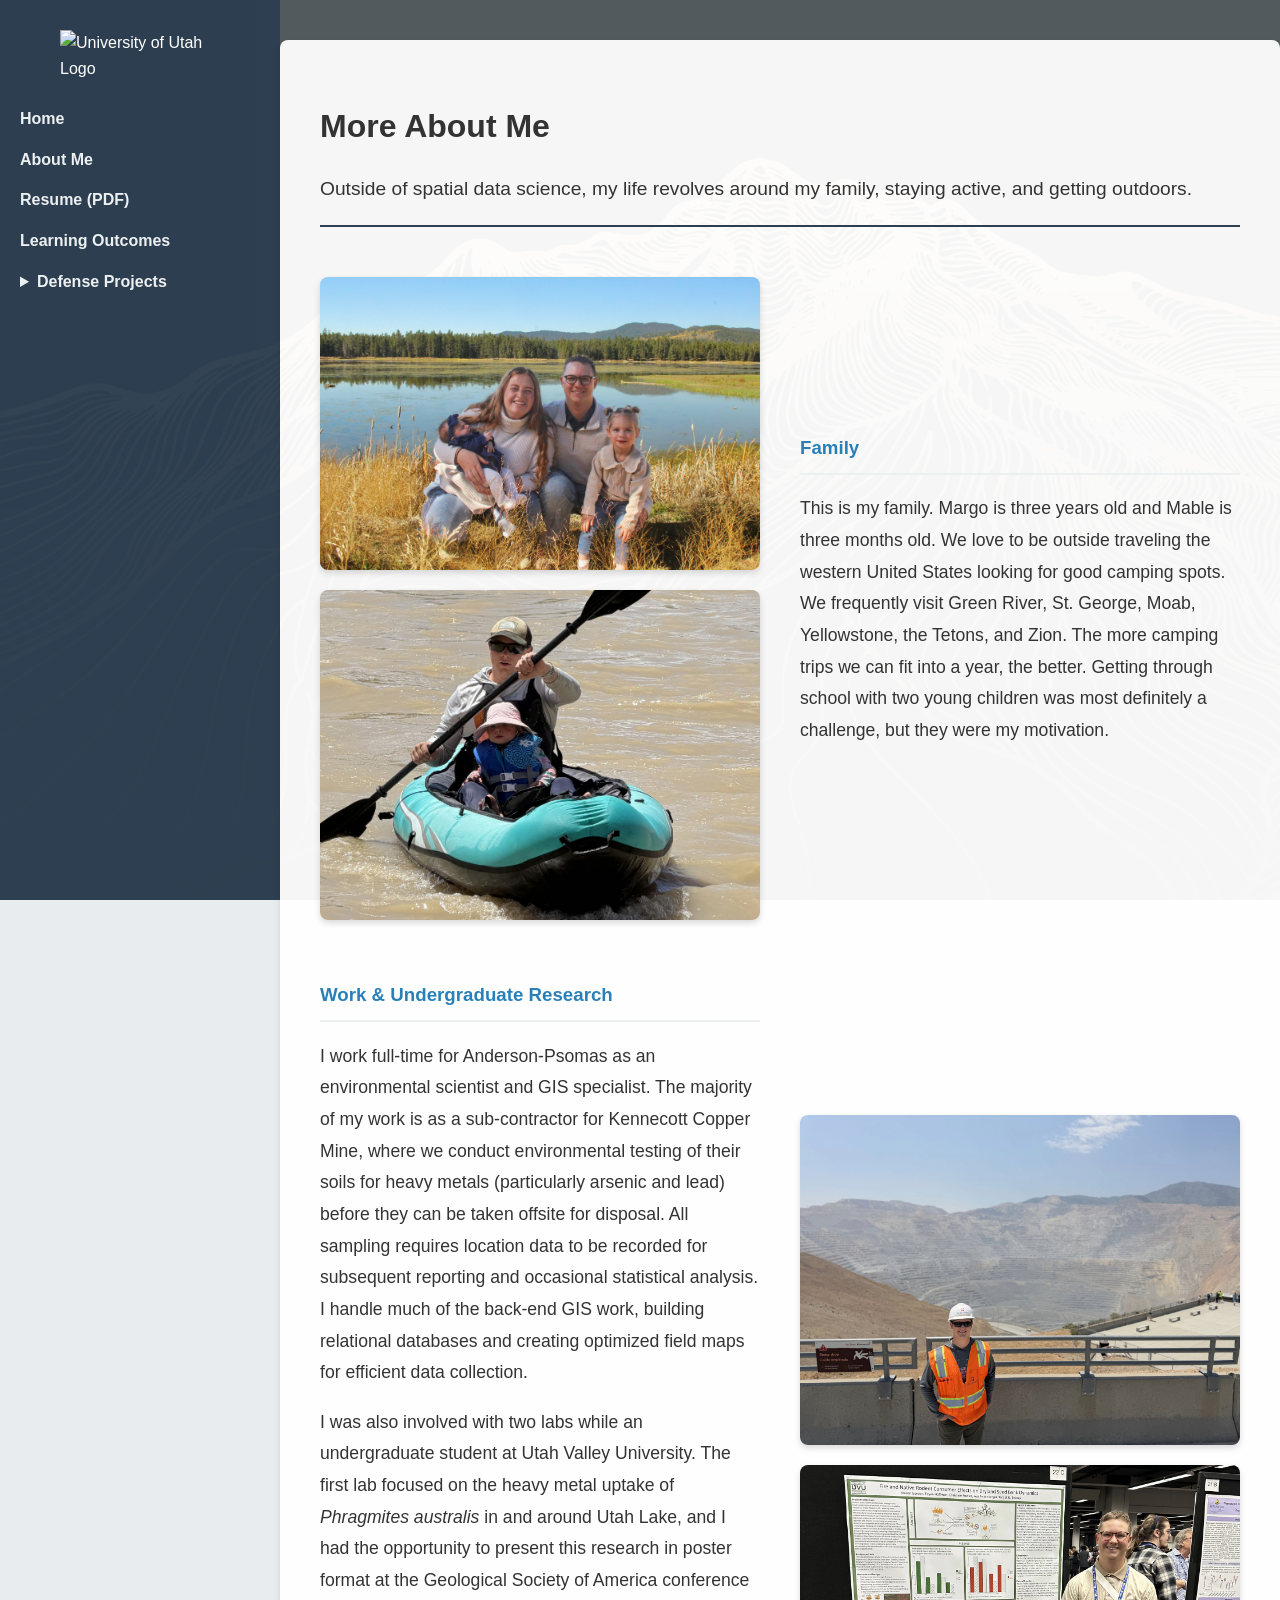
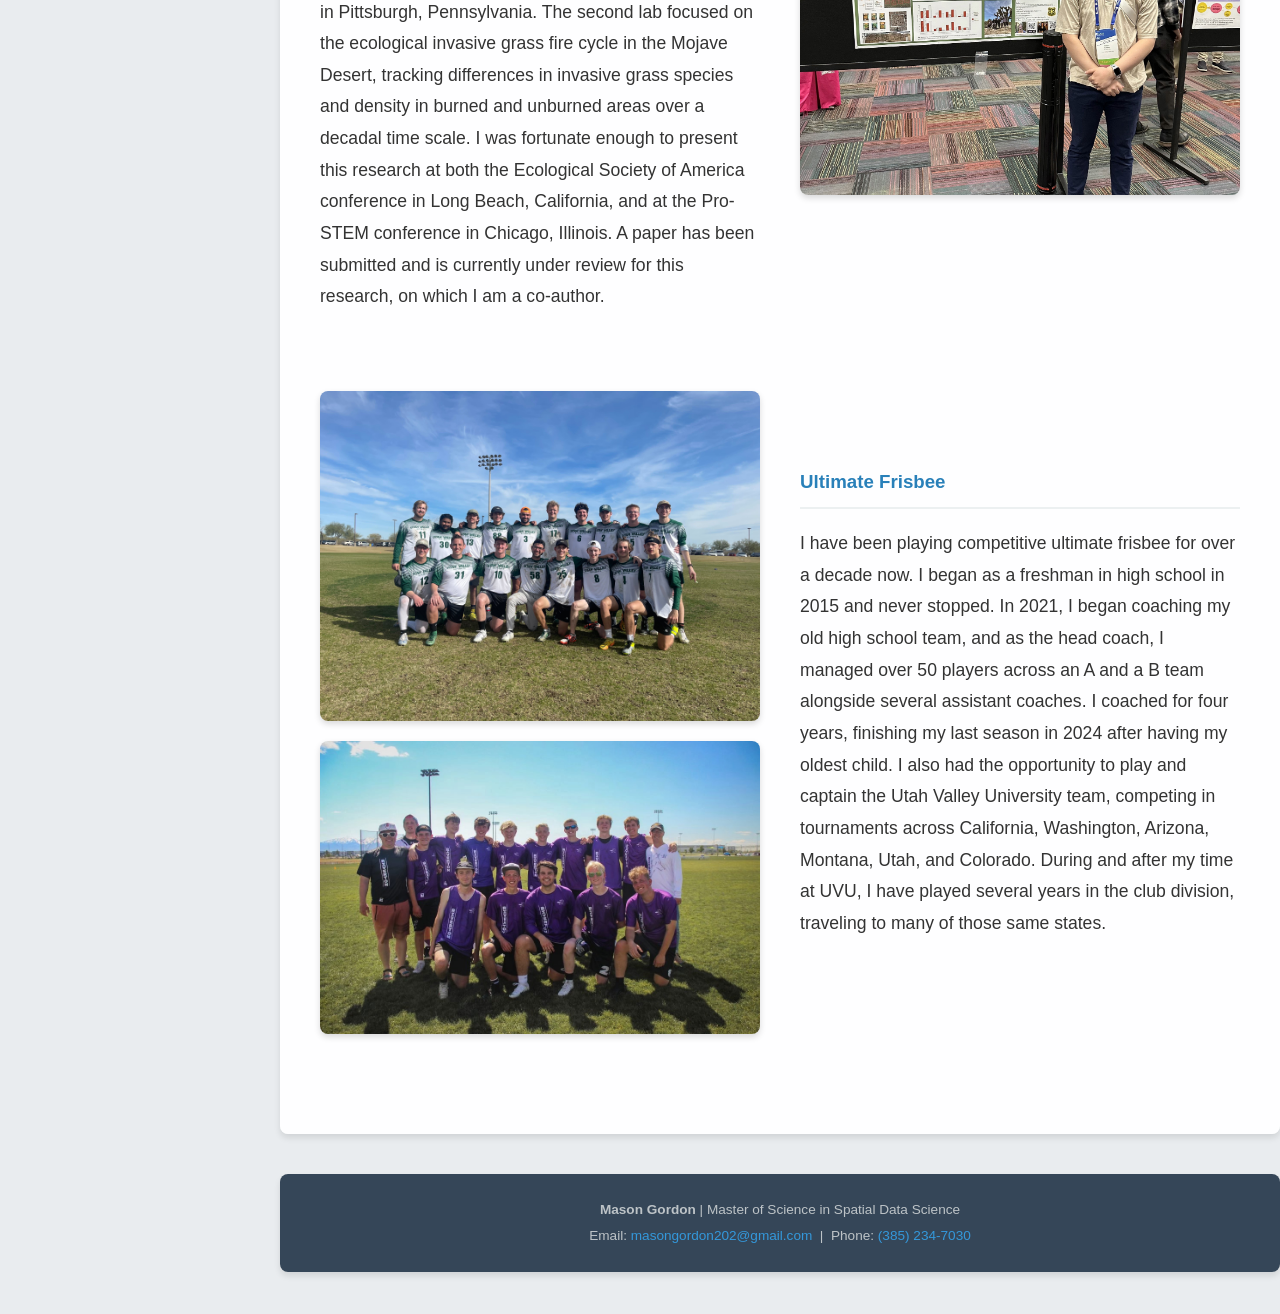
==== commit 0ea1b642: "Update about.html" ====
--- a/about.html
+++ b/about.html
@@ -10,6 +10,7 @@
     <div class="layout-wrapper">
 <!-- Sidebar Navigation -->
         <nav class="sidebar">
+            <img src="uofu-logo.png" alt="University of Utah Logo" class="sidebar-logo">
             <a href="index.html">Home</a>
             <a href="about.html">About Me</a>
             <a href="mason-gordon-resume.pdf" target="_blank">Resume (PDF)</a>
--- a/style.css
+++ b/style.css
@@ -60,6 +60,13 @@
     color: #3498db;
 }
 
+.sidebar-logo {
+    width: 85%;
+    max-width: 160px;
+    display: block;
+    margin: 0 auto 25px auto; /* Centers the logo and adds space below it */
+}
+
 /* --- Main Content Area --- */ 
 .main-content { 
     flex: 1; 
@@ -462,20 +469,26 @@
 .outcomes-table thead th {
     background-color: #2c3e50;
     color: white;
-    font-size: 0.9em;
-    font-weight: bold;
-    line-height: 1.4;
-}
-
-/* Vertical text for the Y-Axis Project Names */
+    font-size: 1em;
+    font-weight: bold;
+    vertical-align: bottom; /* Aligns the vertical text cleanly at the bottom */
+}
+
+/* Left-aligns the long outcome text */
+.outcome-description {
+    text-align: left !important;
+    font-size: 0.95em;
+    line-height: 1.5;
+    max-width: 400px;
+}
+
+/* Vertical text for the X-Axis Project Names */
 .project-name-vertical {
     writing-mode: vertical-rl;
-    transform: rotate(180deg); /* Flips it so it reads top-to-bottom */
-    background-color: #ecf0f1;
-    color: #2c3e50;
-    font-weight: bold;
+    transform: rotate(180deg);
+    padding: 20px 10px !important;
     white-space: nowrap;
-    width: 60px;
+    height: 180px; 
 }
 
 .checkmark {
